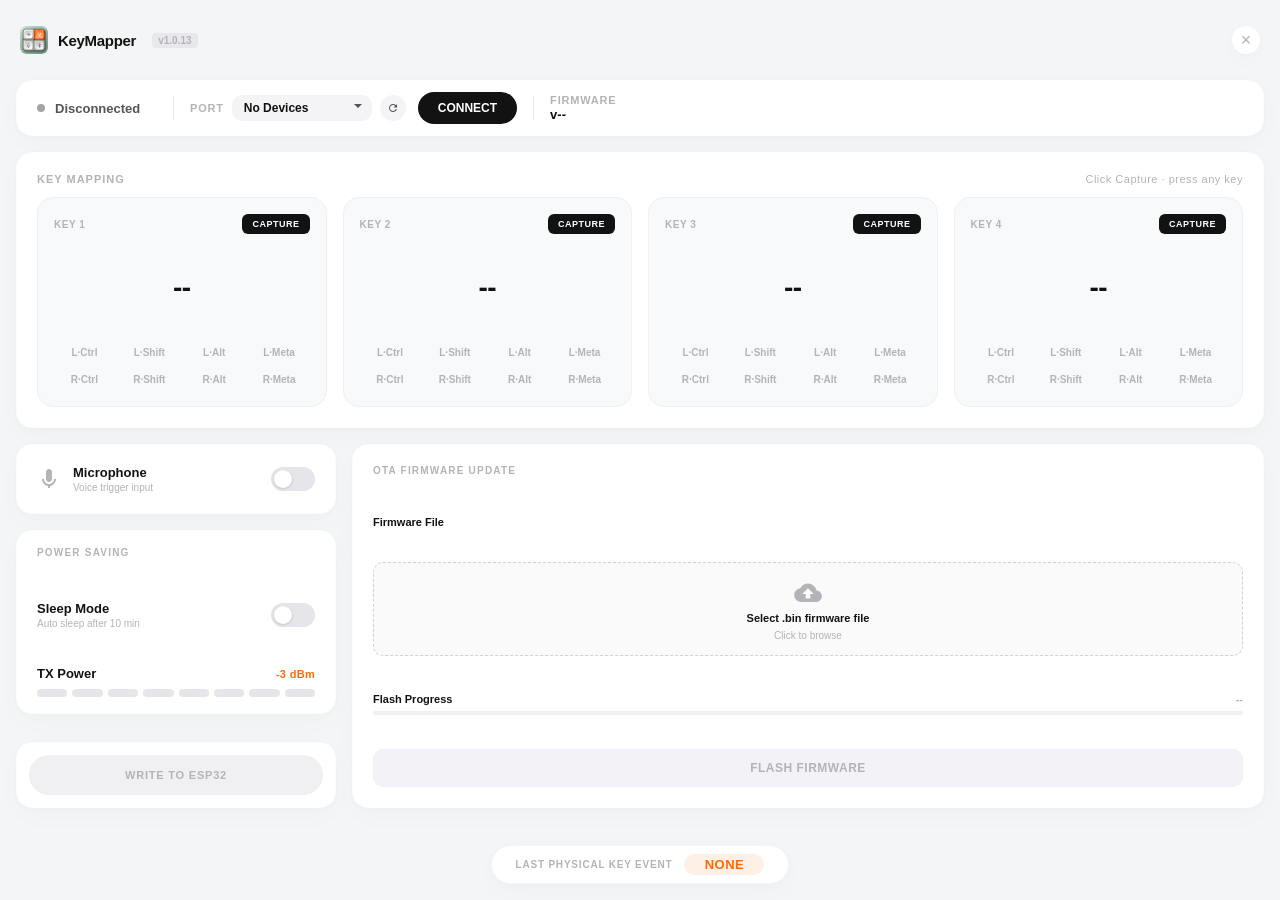
==== MAC_app_python/web/index.html @ ba2bfc2d "fix(mac): resolve modifier pill click mismatch bug by formatting mask to hex string and move WRITE T" ====
<!DOCTYPE html>
<html lang="zh-CN">
<head>
    <meta charset="UTF-8">
    <meta name="viewport" content="width=device-width, initial-scale=1.0">
    <title>VoxTriple Config Client</title>
    <link rel="stylesheet" href="style.css">
</head>
<body>
    <div class="app-container">
        <!-- 1. 全等宽自定义窗口标题栏（支持拖拽 & 最右侧关闭按钮） -->
        <div class="custom-titlebar">
            <div class="logo-card">
                <img src="logo.png" alt="Logo" class="logo-img">
                <span class="logo-title">KeyMapper</span>
                <span class="logo-version" id="app-version">v1.0.13</span>
            </div>
            
            <!-- 右侧关闭按钮 -->
            <button class="btn-close-app" id="btn-close-app" onclick="closeAppWindow()" title="Close Application">×</button>
        </div>

        <!-- 2. 全等宽设备连接控制横栏 -->
        <div class="device-connection-bar">
            <div class="status-indicator">
                <span class="status-dot disconnected" id="status-dot"></span>
                <span class="status-text" id="status-text">Disconnected</span>
            </div>
            
            <div class="divider"></div>
            
            <div class="port-section">
                <span class="control-label">PORT</span>
                <div class="select-wrapper">
                    <select id="port-select">
                        <option value="">No Devices</option>
                    </select>
                </div>
                <!-- 旋转刷新按钮 -->
                <button class="btn-refresh" id="btn-refresh" onclick="pollPorts()" title="Refresh Port List">
                    <svg viewBox="0 0 24 24" width="12" height="12">
                        <path fill="currentColor" d="M17.65 6.35C16.2 4.9 14.21 4 12 4c-4.42 0-7.99 3.58-7.99 8s3.57 8 7.99 8c3.73 0 6.84-2.55 7.73-6h-2.08c-.82 2.33-3.07 4-5.65 4-3.31 0-6-2.69-6-6s2.69-6 6-6c1.66 0 3.14.69 4.22 1.78L13 11h7V4l-2.35 2.35z"/>
                    </svg>
                </button>
            </div>
            
            <button class="btn btn-connect" id="btn-connect">CONNECT</button>
            
            <div class="divider"></div>
            
            <div class="firmware-section">
                <span class="control-label">FIRMWARE</span>
                <div class="firmware-status-wrapper">
                    <span class="firmware-version" id="firmware-ver">v--</span>
                    <span class="firmware-status-label" id="firmware-status-label"></span>
                </div>
            </div>
            
            <!-- 仅在有固件更新时动态显示的智能升级按钮 -->
            <button class="btn btn-update-trigger" id="btn-update-trigger" style="display: none;" title="Start Smart Firmware Upgrade">UPDATE</button>
        </div>

        <!-- 3. 键盘按键映射配置区域 -->
        <main class="main-layout">
            <section class="section key-mapping-section">
                <div class="section-header">
                    <h2 class="section-title">KEY MAPPING</h2>
                    <span class="section-tips" id="mapping-tips">Click Capture · press any key</span>
                </div>
                
                <div class="key-grid">
                    <!-- Key 1 -->
                    <div class="key-card" data-idx="0" id="key-card-0">
                        <div class="key-card-header">
                            <span class="key-card-title">KEY 1</span>
                            <button class="btn-capture" id="btn-capture-0" onclick="startKeyCapture(0)">CAPTURE</button>
                        </div>
                        <div class="key-display" id="key-display-0">--</div>
                        <div class="modifiers-container" id="mods-0">
                            <div class="mods-row">
                                <span class="mod-pill" data-mask="0x01" onclick="toggleMod(0, 0x01)">L·Ctrl</span>
                                <span class="mod-pill" data-mask="0x02" onclick="toggleMod(0, 0x02)">L·Shift</span>
                                <span class="mod-pill" data-mask="0x04" onclick="toggleMod(0, 0x04)">L·Alt</span>
                                <span class="mod-pill" data-mask="0x08" onclick="toggleMod(0, 0x08)">L·Meta</span>
                            </div>
                            <div class="mods-row">
                                <span class="mod-pill" data-mask="0x10" onclick="toggleMod(0, 0x10)">R·Ctrl</span>
                                <span class="mod-pill" data-mask="0x20" onclick="toggleMod(0, 0x20)">R·Shift</span>
                                <span class="mod-pill" data-mask="0x40" onclick="toggleMod(0, 0x40)">R·Alt</span>
                                <span class="mod-pill" data-mask="0x80" onclick="toggleMod(0, 0x80)">R·Meta</span>
                            </div>
                        </div>
                    </div>

                    <!-- Key 2 -->
                    <div class="key-card" data-idx="1" id="key-card-1">
                        <div class="key-card-header">
                            <span class="key-card-title">KEY 2</span>
                            <button class="btn-capture" id="btn-capture-1" onclick="startKeyCapture(1)">CAPTURE</button>
                        </div>
                        <div class="key-display" id="key-display-1">--</div>
                        <div class="modifiers-container" id="mods-1">
                            <div class="mods-row">
                                <span class="mod-pill" data-mask="0x01" onclick="toggleMod(1, 0x01)">L·Ctrl</span>
                                <span class="mod-pill" data-mask="0x02" onclick="toggleMod(1, 0x02)">L·Shift</span>
                                <span class="mod-pill" data-mask="0x04" onclick="toggleMod(1, 0x04)">L·Alt</span>
                                <span class="mod-pill" data-mask="0x08" onclick="toggleMod(1, 0x08)">L·Meta</span>
                            </div>
                            <div class="mods-row">
                                <span class="mod-pill" data-mask="0x10" onclick="toggleMod(1, 0x10)">R·Ctrl</span>
                                <span class="mod-pill" data-mask="0x20" onclick="toggleMod(1, 0x20)">R·Shift</span>
                                <span class="mod-pill" data-mask="0x40" onclick="toggleMod(1, 0x40)">R·Alt</span>
                                <span class="mod-pill" data-mask="0x80" onclick="toggleMod(1, 0x80)">R·Meta</span>
                            </div>
                        </div>
                    </div>

                    <!-- Key 3 -->
                    <div class="key-card" data-idx="2" id="key-card-2">
                        <div class="key-card-header">
                            <span class="key-card-title">KEY 3</span>
                            <button class="btn-capture" id="btn-capture-2" onclick="startKeyCapture(2)">CAPTURE</button>
                        </div>
                        <div class="key-display" id="key-display-2">--</div>
                        <div class="modifiers-container" id="mods-2">
                            <div class="mods-row">
                                <span class="mod-pill" data-mask="0x01" onclick="toggleMod(2, 0x01)">L·Ctrl</span>
                                <span class="mod-pill" data-mask="0x02" onclick="toggleMod(2, 0x02)">L·Shift</span>
                                <span class="mod-pill" data-mask="0x04" onclick="toggleMod(2, 0x04)">L·Alt</span>
                                <span class="mod-pill" data-mask="0x08" onclick="toggleMod(2, 0x08)">L·Meta</span>
                            </div>
                            <div class="mods-row">
                                <span class="mod-pill" data-mask="0x10" onclick="toggleMod(2, 0x10)">R·Ctrl</span>
                                <span class="mod-pill" data-mask="0x20" onclick="toggleMod(2, 0x20)">R·Shift</span>
                                <span class="mod-pill" data-mask="0x40" onclick="toggleMod(2, 0x40)">R·Alt</span>
                                <span class="mod-pill" data-mask="0x80" onclick="toggleMod(2, 0x80)">R·Meta</span>
                            </div>
                        </div>
                    </div>

                    <!-- Key 4 -->
                    <div class="key-card" data-idx="3" id="key-card-3">
                        <div class="key-card-header">
                            <span class="key-card-title">KEY 4</span>
                            <button class="btn-capture" id="btn-capture-3" onclick="startKeyCapture(3)">CAPTURE</button>
                        </div>
                        <div class="key-display" id="key-display-3">--</div>
                        <div class="modifiers-container" id="mods-3">
                            <div class="mods-row">
                                <span class="mod-pill" data-mask="0x01" onclick="toggleMod(3, 0x01)">L·Ctrl</span>
                                <span class="mod-pill" data-mask="0x02" onclick="toggleMod(3, 0x02)">L·Shift</span>
                                <span class="mod-pill" data-mask="0x04" onclick="toggleMod(3, 0x04)">L·Alt</span>
                                <span class="mod-pill" data-mask="0x08" onclick="toggleMod(3, 0x08)">L·Meta</span>
                            </div>
                            <div class="mods-row">
                                <span class="mod-pill" data-mask="0x10" onclick="toggleMod(3, 0x10)">R·Ctrl</span>
                                <span class="mod-pill" data-mask="0x20" onclick="toggleMod(3, 0x20)">R·Shift</span>
                                <span class="mod-pill" data-mask="0x40" onclick="toggleMod(3, 0x40)">R·Alt</span>
                                <span class="mod-pill" data-mask="0x80" onclick="toggleMod(3, 0x80)">R·Meta</span>
                            </div>
                        </div>
                    </div>
                </div>
            </section>

            <!-- 4. 下半部分功能布局 -->
            <div class="bottom-layout">
                <!-- 左下：硬件级设置控制面板 -->
                <div class="left-settings">
                    <!-- 麦克风控制卡片 -->
                    <div class="setting-card mic-card">
                        <div class="setting-icon-desc">
                            <svg class="setting-svg" viewBox="0 0 24 24" width="24" height="24">
                                <path fill="currentColor" d="M12 2c1.66 0 3 1.34 3 3v7c0 1.66-1.34 3-3 3s-3-1.34-3-3V5c0-1.66 1.34-3 3-3zm7 10c0 3.53-2.61 6.43-6 6.92V21h-2v-2.08c-3.39-.49-6-3.39-6-6.92h2c0 2.76 2.24 5 5 5s5-2.24 5-5h2z"/>
                            </svg>
                            <div class="setting-texts">
                                <span class="setting-name">Microphone</span>
                                <span class="setting-sub">Voice trigger input</span>
                            </div>
                        </div>
                        <label class="switch-toggle">
                            <input type="checkbox" id="mic-toggle" onchange="onMicToggle()">
                            <span class="switch-slider"></span>
                        </label>
                    </div>

                    <!-- 硬件省电与功率设置卡片 -->
                    <div class="setting-card power-card-main">
                        <div class="power-section-header">POWER SAVING</div>
                        
                        <div class="power-row">
                            <div class="setting-texts">
                                <span class="setting-name">Sleep Mode</span>
                                <span class="setting-sub">Auto sleep after 10 min</span>
                            </div>
                            <label class="switch-toggle">
                                <input type="checkbox" id="sleep-toggle" onchange="onSleepToggle()">
                                <span class="switch-slider"></span>
                            </label>
                        </div>
                        
                        <div class="power-row-tx">
                            <div class="tx-text-header">
                                <span class="setting-name">TX Power</span>
                                <span class="tx-val-badge" id="tx-power-val">-3 dBm</span>
                            </div>
                            <!-- 8格分段式功率选择器 -->
                            <div class="power-bar-segments" id="tx-power-bar">
                                <div class="power-segment" data-level="0" onclick="setTxPower(0)"></div>
                                <div class="power-segment" data-level="1" onclick="setTxPower(1)"></div>
                                <div class="power-segment" data-level="2" onclick="setTxPower(2)"></div>
                                <div class="power-segment" data-level="3" onclick="setTxPower(3)"></div>
                                <div class="power-segment" data-level="4" onclick="setTxPower(4)"></div>
                                <div class="power-segment" data-level="5" onclick="setTxPower(5)"></div>
                                <div class="power-segment" data-level="6" onclick="setTxPower(6)"></div>
                                <div class="power-segment" data-level="7" onclick="setTxPower(7)"></div>
                            </div>
                        </div>
                    </div>
                    
                    <!-- 一键保存配置到开发板的写入按钮板块 -->
                    <div class="setting-card write-card" style="padding: 12px; display: flex; justify-content: center; margin-top: 12px;">
                        <button class="btn btn-write-config-large" id="btn-write-config" onclick="saveAllConfigsToDevice()" disabled>WRITE TO ESP32</button>
                    </div>
                </div>

                <!-- 右下：OTA固件在线升级模块 -->
                <div class="right-ota">
                    <div class="ota-card">
                        <div class="power-section-header">OTA FIRMWARE UPDATE</div>
                        
                        <div class="ota-sub-header">Firmware File</div>
                        
                        <!-- 拖拽/点击上传虚线区域 -->
                        <div class="upload-dropzone" id="dropzone" onclick="onBrowseFirmware()">
                            <svg class="upload-svg" viewBox="0 0 24 24" width="36" height="36">
                                <path fill="currentColor" d="M19.35 10.04C18.67 6.59 15.64 4 12 4 9.11 4 6.6 5.64 5.35 8.04 2.34 8.36 0 10.91 0 14c0 3.31 2.69 6 6 6h13c2.76 0 5-2.24 5-5 0-2.64-2.05-4.78-4.65-4.96zM14 13v4h-4v-4H7l5-5 5 5h-3z"/>
                            </svg>
                            <span class="upload-title">Select .bin firmware file</span>
                            <span class="upload-sub" id="selected-file-name">Click to browse</span>
                        </div>

                        <div class="ota-progress-section">
                            <div class="progress-texts">
                                <span class="progress-label">Flash Progress</span>
                                <span class="progress-percent" id="progress-pct">--</span>
                            </div>
                            <div class="progress-bar-bg">
                                <div class="progress-bar-fill" id="progress-fill" style="width: 0%"></div>
                            </div>
                        </div>

                        <button class="btn btn-flash" id="btn-flash" disabled onclick="onFlashFirmware()">FLASH FIRMWARE</button>
                    </div>
                </div>
            </div>
        </main>
        
        <!-- 4. 底部居中状态监视栏（从顶部下移，空间更宽裕且醒目） -->
        <div class="bottom-monitor-bar">
            <div class="live-monitor" id="live-monitor-container">
                <span class="monitor-label">LAST PHYSICAL KEY EVENT</span>
                <span class="monitor-value" id="monitor-val">NONE</span>
            </div>
        </div>
    </div>
    
    <script src="app.js"></script>
</body>
</html>
---- MAC_app_python/web/style.css ----
/* ==========================================================================
   Figma 1:1 Pixel-Perfect Light Theme Styles (Frameless Window Update)
   ========================================================================== */

:root {
    --bg-app: #f4f5f6;
    --bg-card: #ffffff;
    --border-color: #eaeaea;
    --text-primary: #121212;
    --text-muted: #969696;
    --text-inactive: #b4b4b8;
    --accent-orange: #ff6b00;
    --accent-orange-bg: #fff0e6;
    --accent-black: #121212;
    --btn-gray: #f0f0f2;
    --btn-gray-hover: #e5e5e7;
    --shadow-soft: 0 8px 30px rgba(0, 0, 0, 0.02), 0 2px 8px rgba(0, 0, 0, 0.02);
    --shadow-hover: 0 12px 40px rgba(0, 0, 0, 0.04), 0 4px 12px rgba(0, 0, 0, 0.03);
    --border-radius-lg: 16px;
    --border-radius-md: 10px;
    --border-radius-sm: 6px;
}

* {
    box-sizing: border-box;
    margin: 0;
    padding: 0;
    font-family: -apple-system, BlinkMacSystemFont, "Segoe UI", Roboto, Helvetica, Arial, sans-serif;
    user-select: none;
    -webkit-user-drag: none;
}

body {
    background-color: var(--bg-app);
    color: var(--text-primary);
    width: 100vw;
    height: 100vh;
    overflow: hidden;
    display: flex;
    justify-content: center;
    align-items: center;
}

.app-container {
    width: 100%;
    height: 100%;
    padding: 16px;
    display: flex;
    flex-direction: column;
    gap: 16px;
}

/* ── 1. 自定义无边框窗口标题栏 (可拖拽) ─────────────────────────────────── */
.custom-titlebar {
    display: flex;
    justify-content: space-between;
    align-items: center;
    height: 48px;
    width: 100%;
    background: transparent;
    -webkit-app-region: drag; /* 允许整个标题栏拖动窗口 */
    padding: 0 4px;
}

.logo-card {
    display: flex;
    align-items: center;
    gap: 10px;
    -webkit-app-region: no-drag;
}

.logo-img {
    width: 28px;
    height: 28px;
    border-radius: 6px;
    object-fit: contain;
}

.logo-title {
    font-size: 15px;
    font-weight: 750;
    color: #121212;
    letter-spacing: -0.3px;
}

.logo-version {
    font-size: 10px;
    color: var(--text-inactive);
    font-weight: 600;
    background-color: #e8e8ec;
    padding: 2px 6px;
    border-radius: 4px;
    margin-left: 6px;
}

/* 底部居中：最近按键监测反馈 */
.bottom-monitor-bar {
    width: 100%;
    display: flex;
    justify-content: center;
    align-items: center;
    margin-top: 4px;
}

.live-monitor {
    background-color: var(--bg-card);
    border-radius: 20px;
    padding: 8px 24px;
    display: flex;
    align-items: center;
    gap: 12px;
    box-shadow: var(--shadow-soft);
    border: 1px solid rgba(0, 0, 0, 0.04);
}

.monitor-label {
    font-size: 10px;
    font-weight: 800;
    color: var(--text-inactive);
    letter-spacing: 0.8px;
}

.monitor-value {
    font-size: 13px;
    font-weight: 800;
    color: var(--accent-orange);
    letter-spacing: 0.5px;
    background: var(--accent-orange-bg);
    padding: 3px 12px;
    border-radius: 12px;
    min-width: 80px;
    text-align: center;
    transition: transform 0.1s ease;
}

/* 标题栏最右：关闭 App 按钮 */
.btn-close-app {
    width: 28px;
    height: 28px;
    border: none;
    border-radius: 50%;
    background: var(--bg-card);
    color: var(--text-inactive);
    font-size: 18px;
    font-weight: 400;
    cursor: pointer;
    display: flex;
    align-items: center;
    justify-content: center;
    transition: all 0.2s ease;
    box-shadow: var(--shadow-soft);
    -webkit-app-region: no-drag; /* 按钮禁用拖拽 */
}

.btn-close-app:hover {
    color: #ff3b30;
    background-color: #ff3b3020;
    transform: scale(1.05);
}

/* ── 2. 设备连接控制横栏 (第二行) ──────────────────────────────────────── */
.device-connection-bar {
    background: var(--bg-card);
    border-radius: var(--border-radius-lg);
    padding: 0 20px;
    display: flex;
    align-items: center;
    height: 56px;
    width: 100%;
    box-shadow: var(--shadow-soft);
    border: 1px solid rgba(0, 0, 0, 0.01);
}

.status-indicator {
    display: flex;
    align-items: center;
    gap: 10px;
    min-width: 120px;
}

.status-dot {
    width: 8px;
    height: 8px;
    border-radius: 50%;
}

.status-dot.connected {
    background-color: #2ed573;
    box-shadow: 0 0 10px rgba(46, 213, 115, 0.4);
}

.status-dot.disconnected {
    background-color: #a4a4a8;
}

.status-text {
    font-size: 13px;
    font-weight: 600;
    color: #555;
}

.divider {
    width: 1px;
    height: 24px;
    background-color: var(--border-color);
    margin: 0 16px;
}

.port-section {
    display: flex;
    align-items: center;
    gap: 8px;
}

.control-label {
    font-size: 11px;
    font-weight: 800;
    color: var(--text-inactive);
    letter-spacing: 0.8px;
}

.select-wrapper {
    position: relative;
}

select {
    appearance: none;
    background: #f4f4f6;
    border: none;
    border-radius: var(--border-radius-md);
    padding: 6px 30px 6px 12px;
    font-size: 12px;
    font-weight: 600;
    color: var(--text-primary);
    cursor: pointer;
    min-width: 140px;
    outline: none;
    transition: background 0.15s;
}

select:hover {
    background: #eaeaec;
}

.select-wrapper::after {
    content: "";
    position: absolute;
    right: 10px;
    top: 50%;
    transform: translateY(-50%);
    border: 4px solid transparent;
    border-top-color: #555;
    pointer-events: none;
}

/* 新增：串口刷新按钮 */
.btn-refresh {
    background: #f4f4f6;
    border: none;
    border-radius: 50%;
    width: 26px;
    height: 26px;
    color: #555;
    cursor: pointer;
    display: flex;
    align-items: center;
    justify-content: center;
    transition: all 0.25s ease;
}

.btn-refresh:hover {
    background: #eaeaec;
    transform: rotate(180deg);
}

.btn {
    border: none;
    border-radius: var(--border-radius-md);
    font-size: 12px;
    font-weight: 700;
    cursor: pointer;
    outline: none;
    transition: all 0.15s ease;
    height: 32px;
    padding: 0 16px;
    display: flex;
    align-items: center;
    justify-content: center;
}

.btn-connect {
    background-color: var(--accent-black);
    color: #fff;
    margin-left: 12px;
    border-radius: 16px;
    padding: 0 20px;
}

.btn-connect:hover {
    opacity: 0.9;
    transform: scale(0.98);
}

.btn-connect.connected-state {
    background-color: #ff3b30;
}

.btn-write-config-large {
    background-color: #2ed573;
    color: #ffffff;
    box-shadow: 0 4px 14px rgba(46, 213, 115, 0.25);
    border-radius: 20px;
    padding: 0 24px;
    font-weight: 800;
    font-size: 11px;
    letter-spacing: 0.8px;
    height: 40px;
    width: 100%;
    display: flex;
    align-items: center;
    justify-content: center;
}

.btn-write-config-large:not([disabled]):hover {
    opacity: 0.9;
    transform: scale(0.98);
}

.btn-write-config-large[disabled] {
    background-color: var(--btn-gray);
    color: var(--text-inactive);
    box-shadow: none;
    cursor: not-allowed;
}

.firmware-section {
    display: flex;
    flex-direction: column;
    align-items: flex-start;
    gap: 1px;
}

.firmware-version {
    font-size: 13px;
    font-weight: 700;
    color: var(--text-primary);
}

.firmware-status-wrapper {
    display: flex;
    align-items: center;
    gap: 6px;
}

.firmware-status-label {
    font-size: 11px;
    font-weight: 600;
    color: var(--text-muted);
}

.btn-update-trigger {
    background-color: var(--accent-orange);
    color: #ffffff;
    box-shadow: 0 4px 12px rgba(255, 107, 0, 0.2);
    border-radius: 16px;
    padding: 0 16px;
    font-weight: 800;
    font-size: 10px;
    letter-spacing: 0.5px;
    height: 32px;
    margin-left: 12px;
    display: none; /* 默认隐藏，有更新时动态显示 */
    align-items: center;
    justify-content: center;
}

.btn-update-trigger:hover {
    opacity: 0.9;
    transform: scale(0.98);
}

/* ── 3. 主排版 ─────────────────────────────────────────────────────────── */
.main-layout {
    display: flex;
    flex-direction: column;
    gap: 16px;
    flex-grow: 1;
}

.section {
    background: var(--bg-card);
    border-radius: var(--border-radius-lg);
    padding: 20px;
    box-shadow: var(--shadow-soft);
    border: 1px solid rgba(0, 0, 0, 0.01);
}

.section-header {
    display: flex;
    justify-content: space-between;
    align-items: center;
    margin-bottom: 12px;
}

.section-title {
    font-size: 11px;
    font-weight: 800;
    color: var(--text-inactive);
    letter-spacing: 1px;
}

.section-tips {
    font-size: 11px;
    color: var(--text-inactive);
    font-weight: 500;
    letter-spacing: 0.5px;
}

/* ── 按键网格 & 卡片 ────────────────────────────────────────────────────── */
.key-grid {
    display: grid;
    grid-template-columns: repeat(4, 1fr);
    gap: 16px;
}

.key-card {
    background: #f8f9fa;
    border-radius: var(--border-radius-lg);
    padding: 16px;
    border: 1px solid #f0f0f2;
    transition: all 0.2s ease;
    display: flex;
    flex-direction: column;
    height: 210px;
}

.key-card:hover {
    box-shadow: 0 4px 16px rgba(0,0,0,0.02);
    border-color: #e5e5ea;
}

.key-card.capturing-state {
    border-color: var(--accent-orange);
    box-shadow: 0 0 12px rgba(255, 107, 0, 0.1);
    background: #fffcfb;
}

/* 物理按键敲击时弹跳闪烁动画 */
@keyframes pulse-physical {
    0% { transform: scale(1); }
    50% { transform: scale(1.04); border-color: var(--accent-orange); box-shadow: 0 0 16px rgba(255, 107, 0, 0.15); background: #fffcfb; }
    100% { transform: scale(1); }
}

.key-card.physical-pressed {
    animation: pulse-physical 0.25s ease-out;
}

.key-card-header {
    display: flex;
    justify-content: space-between;
    align-items: center;
}

.key-card-title {
    font-size: 10px;
    font-weight: 700;
    color: var(--text-inactive);
    letter-spacing: 0.5px;
}

.btn-capture {
    background-color: var(--accent-black);
    color: #fff;
    border: none;
    border-radius: var(--border-radius-sm);
    font-size: 9px;
    font-weight: 800;
    padding: 5px 10px;
    cursor: pointer;
    transition: background 0.15s;
    letter-spacing: 0.5px;
}

.btn-capture:hover {
    opacity: 0.85;
}

.key-card.capturing-state .btn-capture {
    background-color: var(--accent-orange);
}

.key-display {
    flex-grow: 1;
    display: flex;
    justify-content: center;
    align-items: center;
    font-size: 28px;
    font-weight: 700;
    color: var(--text-primary);
    letter-spacing: -0.5px;
}

.key-card.active-display .key-display {
    color: var(--accent-orange);
}

.modifiers-container {
    display: flex;
    flex-direction: column;
    gap: 6px;
}

.mods-row {
    display: flex;
    justify-content: space-between;
    gap: 4px;
}

.mod-pill {
    flex: 1;
    text-align: center;
    background: transparent;
    color: var(--text-inactive);
    font-size: 10px;
    font-weight: 600;
    padding: 4px 0;
    border-radius: 4px;
    cursor: pointer;
    transition: all 0.15s ease;
    border: 1px solid transparent;
}

.mod-pill:hover {
    color: #666;
    background-color: #eaeaea;
}

.mod-pill.active {
    color: var(--accent-orange);
    font-weight: 700;
    background-color: var(--accent-orange-bg);
}

/* ── 下半区排版 ─────────────────────────────────────────────────────────── */
.bottom-layout {
    display: grid;
    grid-template-columns: 320px 1fr;
    gap: 16px;
    height: 270px;
}

/* 左半：硬件级设置控制面板 */
.left-settings {
    display: flex;
    flex-direction: column;
    gap: 16px;
}

.setting-card {
    background: var(--bg-card);
    border-radius: var(--border-radius-lg);
    padding: 16px 20px;
    box-shadow: var(--shadow-soft);
    border: 1px solid rgba(0, 0, 0, 0.01);
}

.mic-card {
    display: flex;
    justify-content: space-between;
    align-items: center;
    height: 70px;
}

.setting-icon-desc {
    display: flex;
    align-items: center;
    gap: 12px;
}

.setting-svg {
    color: var(--text-inactive);
}

.setting-texts {
    display: flex;
    flex-direction: column;
    gap: 2px;
}

.setting-name {
    font-size: 13px;
    font-weight: 700;
    color: var(--text-primary);
}

.setting-sub {
    font-size: 10px;
    color: var(--text-inactive);
    font-weight: 500;
}

.power-card-main {
    flex-grow: 1;
    display: flex;
    flex-direction: column;
    justify-content: space-between;
    height: 184px;
}

.power-section-header {
    font-size: 10px;
    font-weight: 800;
    color: var(--text-inactive);
    letter-spacing: 1.2px;
    margin-bottom: 6px;
}

.power-row {
    display: flex;
    justify-content: space-between;
    align-items: center;
}

.power-row-tx {
    display: flex;
    flex-direction: column;
    gap: 8px;
}

.tx-text-header {
    display: flex;
    justify-content: space-between;
    align-items: center;
}

.tx-val-badge {
    font-size: 11px;
    font-weight: 800;
    color: var(--accent-orange);
    letter-spacing: 0.3px;
}

/* 8格分段条 */
.power-bar-segments {
    display: grid;
    grid-template-columns: repeat(8, 1fr);
    gap: 5px;
    height: 8px;
}

.power-segment {
    background-color: #e5e5ea;
    border-radius: 4px;
    cursor: pointer;
    transition: all 0.15s ease;
}

.power-segment.active {
    background-color: var(--accent-orange);
}

.power-segment:hover {
    transform: scaleY(1.2);
}

/* ── 橙色 Switch 控件 ────────────────────────────────────────────────────── */
.switch-toggle {
    position: relative;
    display: inline-block;
    width: 44px;
    height: 24px;
}

.switch-toggle input {
    opacity: 0;
    width: 0;
    height: 0;
}

.switch-slider {
    position: absolute;
    cursor: pointer;
    top: 0;
    left: 0;
    right: 0;
    bottom: 0;
    background-color: #e5e5ea;
    transition: .25s ease;
    border-radius: 24px;
}

.switch-slider:before {
    position: absolute;
    content: "";
    height: 18px;
    width: 18px;
    left: 3px;
    bottom: 3px;
    background-color: white;
    transition: .25s ease;
    border-radius: 50%;
    box-shadow: 0 1px 3px rgba(0,0,0,0.15);
}

input:checked + .switch-slider {
    background-color: var(--accent-orange);
}

input:checked + .switch-slider:before {
    transform: translateX(20px);
}

/* ── 右半区: OTA升级 ────────────────────────────────────────────────────────── */
.right-ota {
    flex-grow: 1;
}

.ota-card {
    height: 100%;
    background: var(--bg-card);
    border-radius: var(--border-radius-lg);
    padding: 20px;
    box-shadow: var(--shadow-soft);
    border: 1px solid rgba(0, 0, 0, 0.01);
    display: flex;
    flex-direction: column;
    justify-content: space-between;
}

.ota-sub-header {
    font-size: 11px;
    font-weight: 700;
    color: var(--text-primary);
}

.upload-dropzone {
    border: 1.5px dashed #d1d1d6;
    background: #fafafb;
    border-radius: var(--border-radius-md);
    padding: 16px;
    display: flex;
    flex-direction: column;
    align-items: center;
    justify-content: center;
    gap: 6px;
    cursor: pointer;
    transition: all 0.2s ease;
    height: 94px;
}

.upload-dropzone:hover {
    border-color: var(--accent-orange);
    background: #fffcfb;
}

.upload-svg {
    color: var(--text-inactive);
    transition: color 0.2s;
}

.upload-dropzone:hover .upload-svg {
    color: var(--accent-orange);
}

.upload-title {
    font-size: 11px;
    font-weight: 700;
    color: var(--text-primary);
}

.upload-sub {
    font-size: 10px;
    color: var(--text-inactive);
    font-weight: 500;
    text-align: center;
    max-width: 260px;
    overflow: hidden;
    text-overflow: ellipsis;
    white-space: nowrap;
}

.ota-progress-section {
    margin-top: 4px;
}

.progress-texts {
    display: flex;
    justify-content: space-between;
    align-items: center;
    margin-bottom: 6px;
}

.progress-label {
    font-size: 11px;
    font-weight: 700;
    color: var(--text-primary);
}

.progress-percent {
    font-size: 11px;
    font-weight: 700;
    color: var(--text-inactive);
}

.progress-bar-bg {
    height: 4px;
    background-color: #f0f0f2;
    border-radius: 2px;
    overflow: hidden;
}

.progress-bar-fill {
    height: 100%;
    background-color: var(--accent-orange);
    width: 0%;
    transition: width 0.25s ease-out;
}

.btn-flash {
    width: 100%;
    background-color: #f2f2f7;
    color: var(--text-inactive);
    border-radius: var(--border-radius-md);
    font-weight: 700;
    height: 38px;
    letter-spacing: 0.5px;
    border: none;
    outline: none;
    cursor: pointer;
    transition: all 0.15s ease;
}

.btn-flash:not([disabled]) {
    background-color: var(--accent-orange);
    color: #fff;
    box-shadow: 0 4px 12px rgba(255, 107, 0, 0.15);
}

.btn-flash:not([disabled]):hover {
    opacity: 0.9;
    transform: scale(0.99);
}
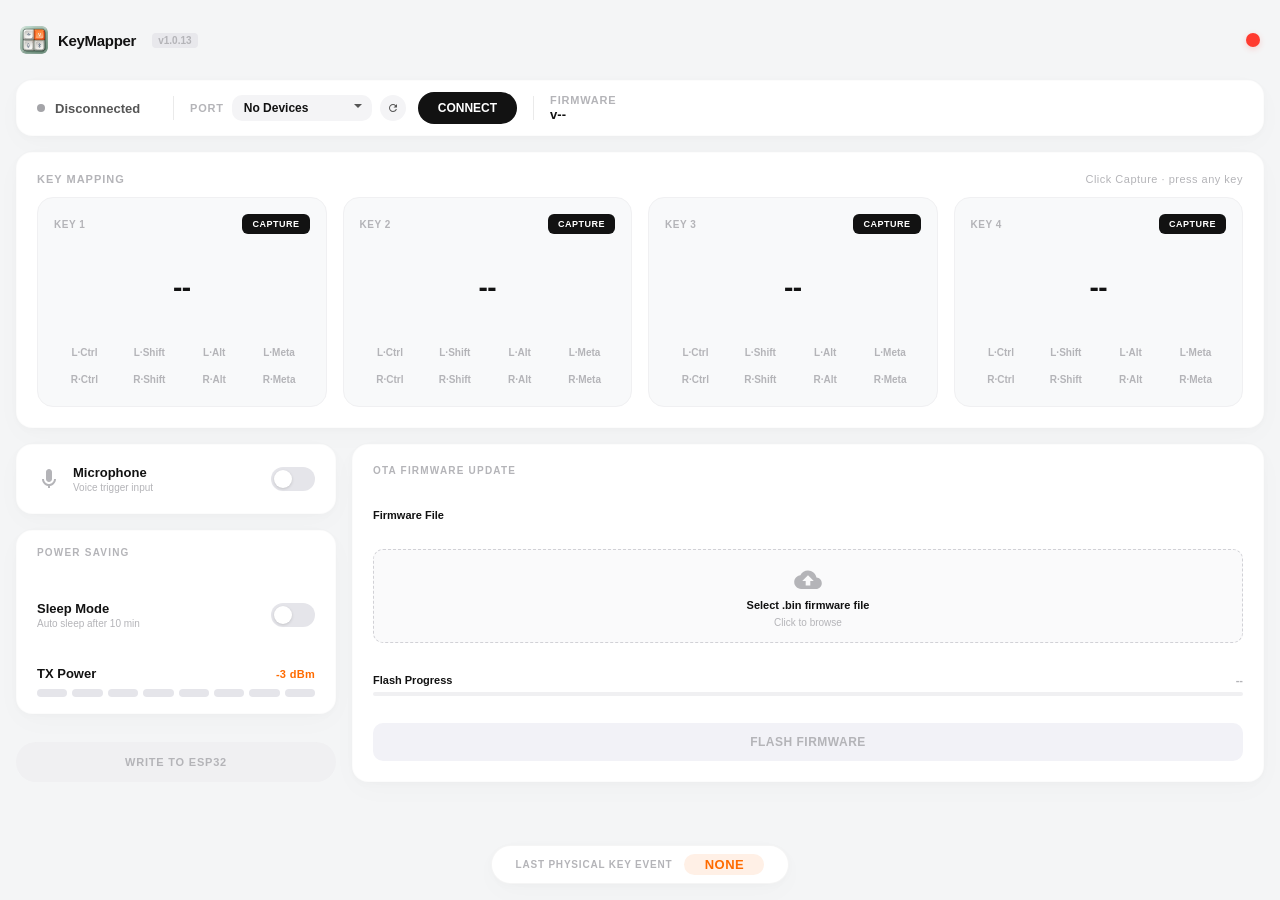
==== commit 9611ba7f: "style(mac): change WRITE TO ESP32 button style to orange with transparent wrapper, increase window h" ====
--- a/MAC_app_python/web/index.html
+++ b/MAC_app_python/web/index.html
@@ -219,7 +219,7 @@
                     </div>
                     
                     <!-- 一键保存配置到开发板的写入按钮板块 -->
-                    <div class="setting-card write-card" style="padding: 12px; display: flex; justify-content: center; margin-top: 12px;">
+                    <div class="write-btn-wrapper">
                         <button class="btn btn-write-config-large" id="btn-write-config" onclick="saveAllConfigsToDevice()" disabled>WRITE TO ESP32</button>
                     </div>
                 </div>
--- a/MAC_app_python/web/style.css
+++ b/MAC_app_python/web/style.css
@@ -135,27 +135,28 @@
 
 /* 标题栏最右：关闭 App 按钮 */
 .btn-close-app {
-    width: 28px;
-    height: 28px;
+    width: 14px;
+    height: 14px;
     border: none;
     border-radius: 50%;
-    background: var(--bg-card);
-    color: var(--text-inactive);
-    font-size: 18px;
-    font-weight: 400;
+    background: #ff3b30;
+    color: transparent; /* 默认隐藏 X */
+    font-size: 10px;
+    font-weight: 900;
     cursor: pointer;
     display: flex;
     align-items: center;
     justify-content: center;
-    transition: all 0.2s ease;
-    box-shadow: var(--shadow-soft);
+    transition: all 0.15s ease;
+    box-shadow: 0 2px 6px rgba(255, 59, 48, 0.2);
     -webkit-app-region: no-drag; /* 按钮禁用拖拽 */
+    padding: 0;
+    line-height: 1;
 }
 
 .btn-close-app:hover {
-    color: #ff3b30;
-    background-color: #ff3b3020;
-    transform: scale(1.05);
+    color: #ffffff; /* 悬停时在红色背景上显示白色 X */
+    transform: scale(1.1);
 }
 
 /* ── 2. 设备连接控制横栏 (第二行) ──────────────────────────────────────── */
@@ -306,9 +307,9 @@
 }
 
 .btn-write-config-large {
-    background-color: #2ed573;
+    background-color: var(--accent-orange);
     color: #ffffff;
-    box-shadow: 0 4px 14px rgba(46, 213, 115, 0.25);
+    box-shadow: 0 4px 14px rgba(255, 107, 0, 0.25);
     border-radius: 20px;
     padding: 0 24px;
     font-weight: 800;
@@ -331,6 +332,15 @@
     color: var(--text-inactive);
     box-shadow: none;
     cursor: not-allowed;
+}
+
+.write-btn-wrapper {
+    padding: 0;
+    margin-top: 12px;
+    width: 100%;
+    background: transparent;
+    border: none;
+    box-shadow: none;
 }
 
 .firmware-section {
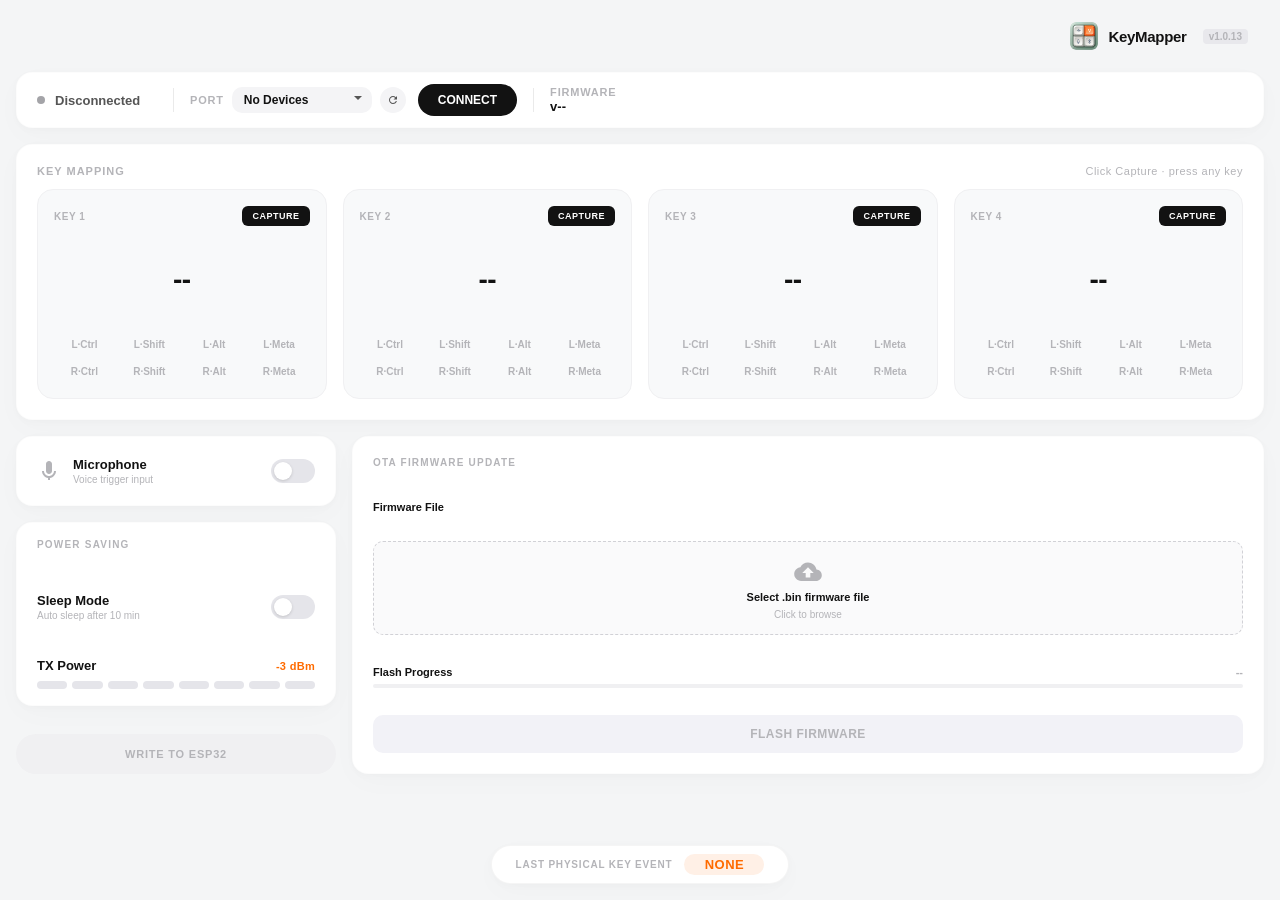
==== commit 8856d164: "style(mac): restore system native titlebar with height adjustment, and align custom logo-card to the" ====
--- a/MAC_app_python/web/index.html
+++ b/MAC_app_python/web/index.html
@@ -15,9 +15,6 @@
                 <span class="logo-title">KeyMapper</span>
                 <span class="logo-version" id="app-version">v1.0.13</span>
             </div>
-            
-            <!-- 右侧关闭按钮 -->
-            <button class="btn-close-app" id="btn-close-app" onclick="closeAppWindow()" title="Close Application">×</button>
         </div>
 
         <!-- 2. 全等宽设备连接控制横栏 -->
--- a/MAC_app_python/web/style.css
+++ b/MAC_app_python/web/style.css
@@ -53,20 +53,18 @@
 /* ── 1. 自定义无边框窗口标题栏 (可拖拽) ─────────────────────────────────── */
 .custom-titlebar {
     display: flex;
-    justify-content: space-between;
-    align-items: center;
-    height: 48px;
+    justify-content: flex-end; /* logo靠右对齐 */
+    align-items: center;
+    height: 40px;
     width: 100%;
     background: transparent;
-    -webkit-app-region: drag; /* 允许整个标题栏拖动窗口 */
-    padding: 0 4px;
+    padding: 0 16px;
 }
 
 .logo-card {
     display: flex;
     align-items: center;
     gap: 10px;
-    -webkit-app-region: no-drag;
 }
 
 .logo-img {
@@ -133,31 +131,7 @@
     transition: transform 0.1s ease;
 }
 
-/* 标题栏最右：关闭 App 按钮 */
-.btn-close-app {
-    width: 14px;
-    height: 14px;
-    border: none;
-    border-radius: 50%;
-    background: #ff3b30;
-    color: transparent; /* 默认隐藏 X */
-    font-size: 10px;
-    font-weight: 900;
-    cursor: pointer;
-    display: flex;
-    align-items: center;
-    justify-content: center;
-    transition: all 0.15s ease;
-    box-shadow: 0 2px 6px rgba(255, 59, 48, 0.2);
-    -webkit-app-region: no-drag; /* 按钮禁用拖拽 */
-    padding: 0;
-    line-height: 1;
-}
-
-.btn-close-app:hover {
-    color: #ffffff; /* 悬停时在红色背景上显示白色 X */
-    transform: scale(1.1);
-}
+
 
 /* ── 2. 设备连接控制横栏 (第二行) ──────────────────────────────────────── */
 .device-connection-bar {
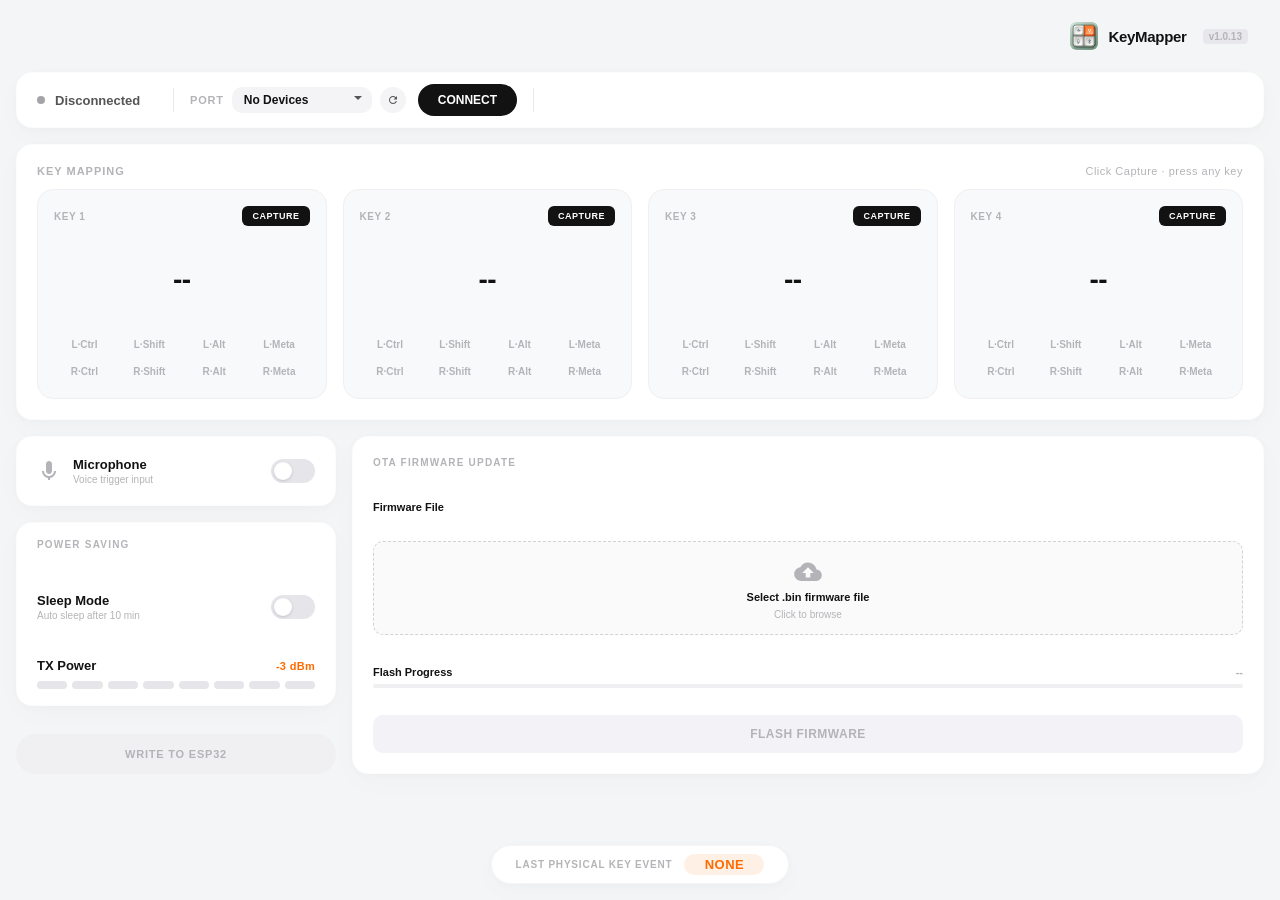
==== commit f6af8c4d: "style(mac): customize native Cocoa NSWindow to hide title text and line separator for unified gray a" ====
--- a/MAC_app_python/web/index.html
+++ b/MAC_app_python/web/index.html
@@ -45,7 +45,7 @@
             
             <div class="divider"></div>
             
-            <div class="firmware-section">
+            <div class="firmware-section" id="firmware-section" style="display: none;">
                 <span class="control-label">FIRMWARE</span>
                 <div class="firmware-status-wrapper">
                     <span class="firmware-version" id="firmware-ver">v--</span>
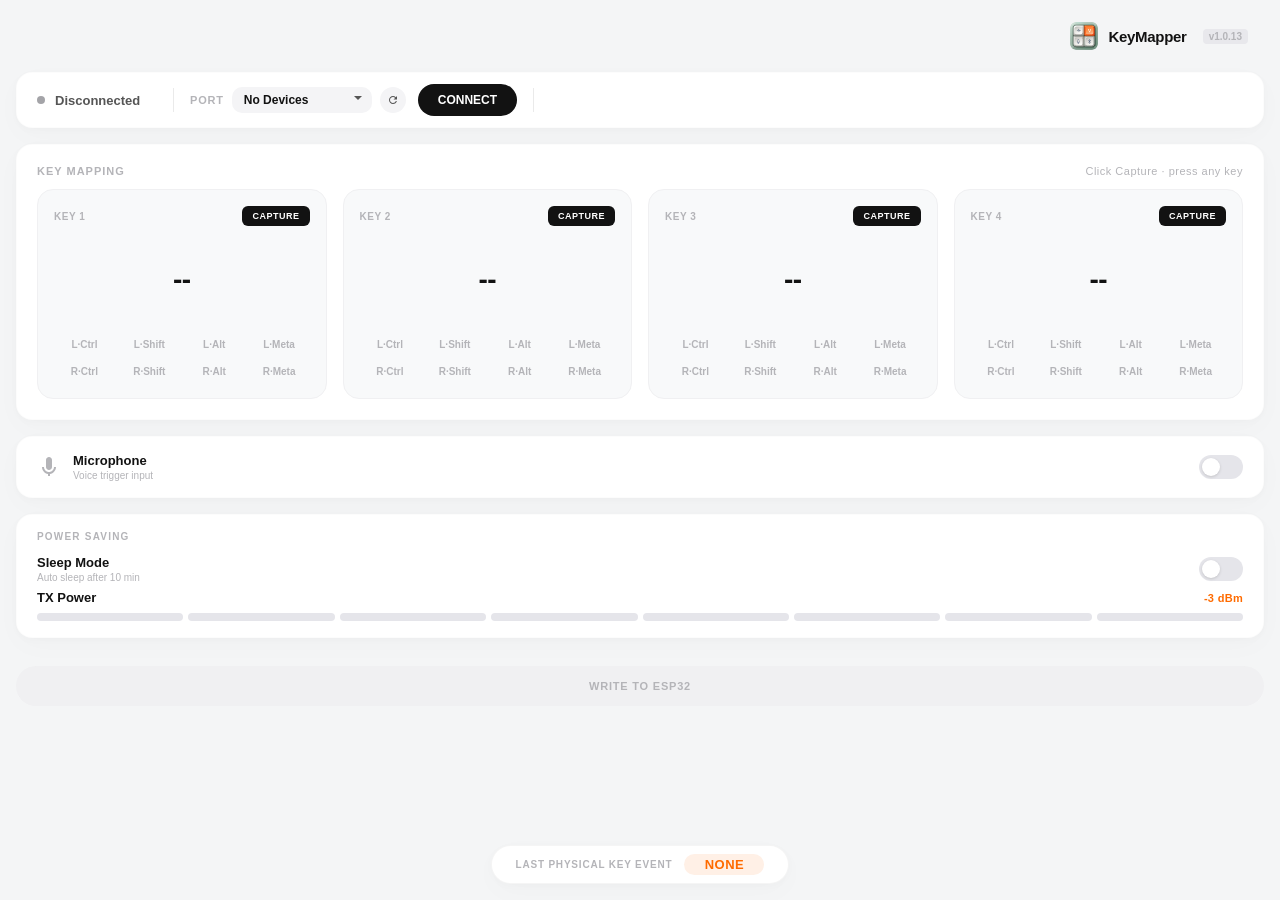
==== commit 01aacd87: "feat(mac): implement adaptive hidden-to-expanded OTA firmware panel with flex stretch transitions an" ====
--- a/MAC_app_python/web/index.html
+++ b/MAC_app_python/web/index.html
@@ -161,7 +161,7 @@
             </section>
 
             <!-- 4. 下半部分功能布局 -->
-            <div class="bottom-layout">
+            <div class="bottom-layout ota-hidden">
                 <!-- 左下：硬件级设置控制面板 -->
                 <div class="left-settings">
                     <!-- 麦克风控制卡片 -->
@@ -224,30 +224,35 @@
                 <!-- 右下：OTA固件在线升级模块 -->
                 <div class="right-ota">
                     <div class="ota-card">
-                        <div class="power-section-header">OTA FIRMWARE UPDATE</div>
+                        <div class="power-section-header">FIRMWARE UPGRADE</div>
                         
-                        <div class="ota-sub-header">Firmware File</div>
-                        
-                        <!-- 拖拽/点击上传虚线区域 -->
-                        <div class="upload-dropzone" id="dropzone" onclick="onBrowseFirmware()">
-                            <svg class="upload-svg" viewBox="0 0 24 24" width="36" height="36">
-                                <path fill="currentColor" d="M19.35 10.04C18.67 6.59 15.64 4 12 4 9.11 4 6.6 5.64 5.35 8.04 2.34 8.36 0 10.91 0 14c0 3.31 2.69 6 6 6h13c2.76 0 5-2.24 5-5 0-2.64-2.05-4.78-4.65-4.96zM14 13v4h-4v-4H7l5-5 5 5h-3z"/>
-                            </svg>
-                            <span class="upload-title">Select .bin firmware file</span>
-                            <span class="upload-sub" id="selected-file-name">Click to browse</span>
-                        </div>
-
+                        <div class="ota-buttons-grid">
+                            <!-- 本地 BIN 按钮：点击直接弹出 Finder，选完直接烧录！ -->
+                            <button class="btn btn-ota-action btn-ota-local" onclick="onLocalBinUpgrade()">
+                                <svg class="btn-ota-icon" viewBox="0 0 24 24" width="18" height="18">
+                                    <path fill="currentColor" d="M19 13h-6v6h-2v-6H5v-2h6V5h2v6h6v2z"/>
+                                </svg>
+                                CHOOSE LOCAL BIN
+                            </button>
+                            
+                            <!-- 云端更新按钮：点击直接后台下载并烧录！ -->
+                            <button class="btn btn-ota-action btn-ota-cloud" onclick="onCloudBinUpgrade()">
+                                <svg class="btn-ota-icon" viewBox="0 0 24 24" width="18" height="18">
+                                    <path fill="currentColor" d="M19.35 10.04C18.67 6.59 15.64 4 12 4 9.11 4 6.6 5.64 5.35 8.04 2.34 8.36 0 10.91 0 14c0 3.31 2.69 6 6 6h13c2.76 0 5-2.24 5-5 0-2.64-2.05-4.78-4.65-4.96zM17 13l-5 5-5-5h3V9h4v4h3z"/>
+                                </svg>
+                                CLOUD UPDATE
+                            </button>
+                        </div>
+
+                        <!-- 进度条区域 -->
                         <div class="ota-progress-section">
-                            <div class="progress-texts">
-                                <span class="progress-label">Flash Progress</span>
-                                <span class="progress-percent" id="progress-pct">--</span>
-                            </div>
-                            <div class="progress-bar-bg">
-                                <div class="progress-bar-fill" id="progress-fill" style="width: 0%"></div>
-                            </div>
-                        </div>
-
-                        <button class="btn btn-flash" id="btn-flash" disabled onclick="onFlashFirmware()">FLASH FIRMWARE</button>
+                            <div class="progress-bar-container">
+                                <div class="progress-fill" id="progress-fill"></div>
+                            </div>
+                            <div class="progress-status-row">
+                                <span class="progress-status-text" id="progress-pct">Ready for upgrade</span>
+                            </div>
+                        </div>
                     </div>
                 </div>
             </div>
--- a/MAC_app_python/web/style.css
+++ b/MAC_app_python/web/style.css
@@ -528,17 +528,27 @@
 
 /* ── 下半区排版 ─────────────────────────────────────────────────────────── */
 .bottom-layout {
-    display: grid;
-    grid-template-columns: 320px 1fr;
+    display: flex;
+    flex-direction: row;
     gap: 16px;
     height: 270px;
+    width: 100%;
 }
 
 /* 左半：硬件级设置控制面板 */
 .left-settings {
+    width: 320px;
+    flex-shrink: 0;
     display: flex;
     flex-direction: column;
     gap: 16px;
+    transition: width 0.4s cubic-bezier(0.25, 1, 0.5, 1), flex-grow 0.4s cubic-bezier(0.25, 1, 0.5, 1);
+}
+
+/* 当 OTA 隐藏时，左侧设置面板自动拉伸充满窗口 */
+.bottom-layout.ota-hidden .left-settings {
+    width: 100%;
+    flex-grow: 1;
 }
 
 .setting-card {
@@ -698,6 +708,21 @@
 /* ── 右半区: OTA升级 ────────────────────────────────────────────────────────── */
 .right-ota {
     flex-grow: 1;
+    display: flex;
+    flex-direction: column;
+    transition: max-width 0.4s cubic-bezier(0.25, 1, 0.5, 1), opacity 0.4s cubic-bezier(0.25, 1, 0.5, 1), transform 0.4s cubic-bezier(0.25, 1, 0.5, 1), margin-left 0.4s cubic-bezier(0.25, 1, 0.5, 1);
+    max-width: 800px;
+    opacity: 1;
+    transform: scale(1);
+}
+
+/* 当 OTA 隐藏时，右侧卡片淡出并折叠 max-width 到 0 */
+.bottom-layout.ota-hidden .right-ota {
+    max-width: 0;
+    opacity: 0;
+    transform: scale(0.96);
+    pointer-events: none;
+    margin-left: -16px;
 }
 
 .ota-card {
@@ -710,118 +735,84 @@
     display: flex;
     flex-direction: column;
     justify-content: space-between;
-}
-
-.ota-sub-header {
+    width: 100%;
+}
+
+.ota-buttons-grid {
+    display: flex;
+    flex-direction: column;
+    gap: 12px;
+    margin: 16px 0;
+}
+
+.btn-ota-action {
+    height: 48px;
+    border: none;
+    border-radius: var(--border-radius-md);
+    font-weight: 750;
     font-size: 11px;
-    font-weight: 700;
+    letter-spacing: 0.5px;
+    display: flex;
+    align-items: center;
+    justify-content: center;
+    gap: 10px;
+    cursor: pointer;
+    transition: all 0.2s cubic-bezier(0.25, 1, 0.5, 1);
+    width: 100%;
+}
+
+.btn-ota-local {
+    background-color: var(--btn-gray);
     color: var(--text-primary);
-}
-
-.upload-dropzone {
-    border: 1.5px dashed #d1d1d6;
-    background: #fafafb;
-    border-radius: var(--border-radius-md);
-    padding: 16px;
-    display: flex;
-    flex-direction: column;
-    align-items: center;
-    justify-content: center;
-    gap: 6px;
-    cursor: pointer;
-    transition: all 0.2s ease;
-    height: 94px;
-}
-
-.upload-dropzone:hover {
-    border-color: var(--accent-orange);
-    background: #fffcfb;
-}
-
-.upload-svg {
-    color: var(--text-inactive);
-    transition: color 0.2s;
-}
-
-.upload-dropzone:hover .upload-svg {
-    color: var(--accent-orange);
-}
-
-.upload-title {
-    font-size: 11px;
-    font-weight: 700;
-    color: var(--text-primary);
-}
-
-.upload-sub {
-    font-size: 10px;
-    color: var(--text-inactive);
-    font-weight: 500;
-    text-align: center;
-    max-width: 260px;
+    border: 1px solid var(--border-color);
+}
+.btn-ota-local:hover {
+    background-color: var(--btn-gray-hover);
+    transform: scale(0.99);
+}
+
+.btn-ota-cloud {
+    background-color: var(--accent-orange);
+    color: #ffffff;
+    box-shadow: 0 4px 12px rgba(255, 107, 0, 0.15);
+}
+.btn-ota-cloud:hover {
+    opacity: 0.9;
+    transform: scale(0.99);
+}
+
+.btn-ota-icon {
+    flex-shrink: 0;
+}
+
+.ota-progress-section {
+    margin-top: 10px;
+}
+
+.progress-bar-container {
+    height: 6px;
+    background-color: #f0f0f2;
+    border-radius: 3px;
     overflow: hidden;
-    text-overflow: ellipsis;
-    white-space: nowrap;
-}
-
-.ota-progress-section {
-    margin-top: 4px;
-}
-
-.progress-texts {
-    display: flex;
-    justify-content: space-between;
-    align-items: center;
-    margin-bottom: 6px;
-}
-
-.progress-label {
-    font-size: 11px;
-    font-weight: 700;
-    color: var(--text-primary);
-}
-
-.progress-percent {
-    font-size: 11px;
-    font-weight: 700;
-    color: var(--text-inactive);
-}
-
-.progress-bar-bg {
-    height: 4px;
-    background-color: #f0f0f2;
-    border-radius: 2px;
-    overflow: hidden;
-}
-
-.progress-bar-fill {
+    width: 100%;
+}
+
+.progress-fill {
     height: 100%;
     background-color: var(--accent-orange);
     width: 0%;
     transition: width 0.25s ease-out;
 }
 
-.btn-flash {
-    width: 100%;
-    background-color: #f2f2f7;
-    color: var(--text-inactive);
-    border-radius: var(--border-radius-md);
+.progress-status-row {
+    margin-top: 8px;
+    display: flex;
+    justify-content: space-between;
+    align-items: center;
+}
+
+.progress-status-text {
+    font-size: 11px;
     font-weight: 700;
-    height: 38px;
-    letter-spacing: 0.5px;
-    border: none;
-    outline: none;
-    cursor: pointer;
-    transition: all 0.15s ease;
-}
-
-.btn-flash:not([disabled]) {
-    background-color: var(--accent-orange);
-    color: #fff;
-    box-shadow: 0 4px 12px rgba(255, 107, 0, 0.15);
-}
-
-.btn-flash:not([disabled]):hover {
-    opacity: 0.9;
-    transform: scale(0.99);
-}
+    color: var(--text-muted);
+}
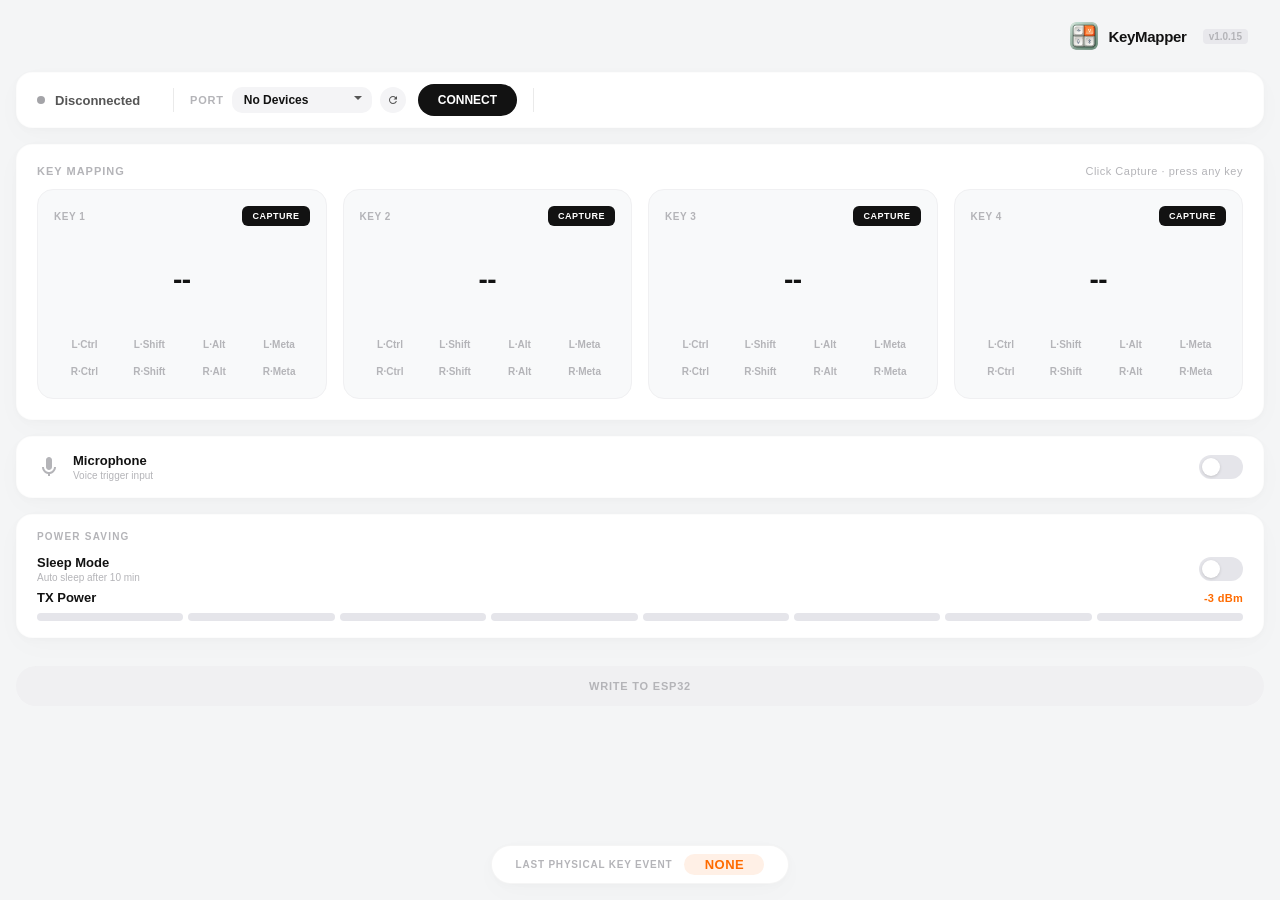
==== commit 1ee382d7: "feat(mac): 同步 1.0.15 开发板型号切换与深度休眠时间选择功能并完成编译打包" ====
--- a/MAC_app_python/web/index.html
+++ b/MAC_app_python/web/index.html
@@ -13,7 +13,7 @@
             <div class="logo-card">
                 <img src="logo.png" alt="Logo" class="logo-img">
                 <span class="logo-title">KeyMapper</span>
-                <span class="logo-version" id="app-version">v1.0.13</span>
+                <span class="logo-version" id="app-version">v1.0.15</span>
             </div>
         </div>
 
@@ -50,6 +50,43 @@
                 <div class="firmware-status-wrapper">
                     <span class="firmware-version" id="firmware-ver">v--</span>
                     <span class="firmware-status-label" id="firmware-status-label"></span>
+                </div>
+            </div>
+            
+            <div class="divider" id="board-divider" style="display: none;"></div>
+
+            <div class="board-section" id="board-section" style="display: none;">
+                <span class="control-label">BOARD</span>
+                <div class="board-control-wrapper">
+                    <div class="select-wrapper board-select-wrapper">
+                        <select id="board-select" onchange="onBoardSelectChange()">
+                            <option value="0">WEMOS 18650</option>
+                            <option value="1">ESP32 Lite V1</option>
+                        </select>
+                    </div>
+                    <button class="btn btn-board-switch" id="btn-board-switch" onclick="applyBoardSwitch()" style="display: none;" title="Save & Apply Board Model">APPLY</button>
+                </div>
+            </div>
+            
+            <div class="divider" id="sleep-timeout-divider" style="display: none;"></div>
+
+            <div class="sleep-timeout-section" id="sleep-timeout-section" style="display: none;">
+                <span class="control-label">SLEEP</span>
+                <div class="sleep-timeout-control-wrapper">
+                    <div class="select-wrapper sleep-timeout-select-wrapper">
+                        <select id="sleep-timeout-select" onchange="onSleepTimeoutChange()">
+                            <option value="1">1 min</option>
+                            <option value="2">2 min</option>
+                            <option value="3">3 min</option>
+                            <option value="5" selected>5 min</option>
+                            <option value="10">10 min</option>
+                            <option value="15">15 min</option>
+                            <option value="20">20 min</option>
+                            <option value="30">30 min</option>
+                            <option value="60">60 min</option>
+                        </select>
+                    </div>
+                    <button class="btn btn-sleep-timeout-apply" id="btn-sleep-timeout-apply" onclick="applySleepTimeout()" style="display: none;" title="Save &amp; Apply Sleep Timeout">APPLY</button>
                 </div>
             </div>
             
--- a/MAC_app_python/web/style.css
+++ b/MAC_app_python/web/style.css
@@ -363,6 +363,94 @@
     transform: scale(0.98);
 }
 
+/* ── 开发板型号选择与切换 ── */
+.board-section {
+    display: flex;
+    flex-direction: column;
+    align-items: flex-start;
+    gap: 1px;
+}
+
+.board-control-wrapper {
+    display: flex;
+    align-items: center;
+    gap: 6px;
+}
+
+.board-select-wrapper select {
+    min-width: 125px;
+    padding: 4px 26px 4px 10px;
+    font-size: 11px;
+    height: 28px;
+    background: #f4f4f6;
+    border-radius: var(--border-radius-md);
+}
+
+.btn-board-switch {
+    background-color: var(--accent-orange);
+    color: #ffffff;
+    border-radius: 14px;
+    padding: 0 10px;
+    font-weight: 800;
+    font-size: 10px;
+    height: 28px;
+    display: none;
+    align-items: center;
+    justify-content: center;
+    cursor: pointer;
+    box-shadow: 0 2px 8px rgba(255, 107, 0, 0.25);
+    transition: all 0.15s ease;
+}
+
+.btn-board-switch:hover {
+    opacity: 0.9;
+    transform: scale(0.96);
+}
+
+/* ── 休眠等待时间选择控件 ── */
+.sleep-timeout-section {
+    display: flex;
+    flex-direction: column;
+    align-items: flex-start;
+    gap: 1px;
+}
+
+.sleep-timeout-control-wrapper {
+    display: flex;
+    align-items: center;
+    gap: 6px;
+}
+
+.sleep-timeout-select-wrapper select {
+    min-width: 86px;
+    padding: 4px 26px 4px 10px;
+    font-size: 11px;
+    height: 28px;
+    background: #f4f4f6;
+    border-radius: var(--border-radius-md);
+}
+
+.btn-sleep-timeout-apply {
+    background-color: var(--accent-orange);
+    color: #ffffff;
+    border-radius: 14px;
+    padding: 0 10px;
+    font-weight: 800;
+    font-size: 10px;
+    height: 28px;
+    display: none;
+    align-items: center;
+    justify-content: center;
+    cursor: pointer;
+    box-shadow: 0 2px 8px rgba(255, 107, 0, 0.25);
+    transition: all 0.15s ease;
+}
+
+.btn-sleep-timeout-apply:hover {
+    opacity: 0.9;
+    transform: scale(0.96);
+}
+
 /* ── 3. 主排版 ─────────────────────────────────────────────────────────── */
 .main-layout {
     display: flex;
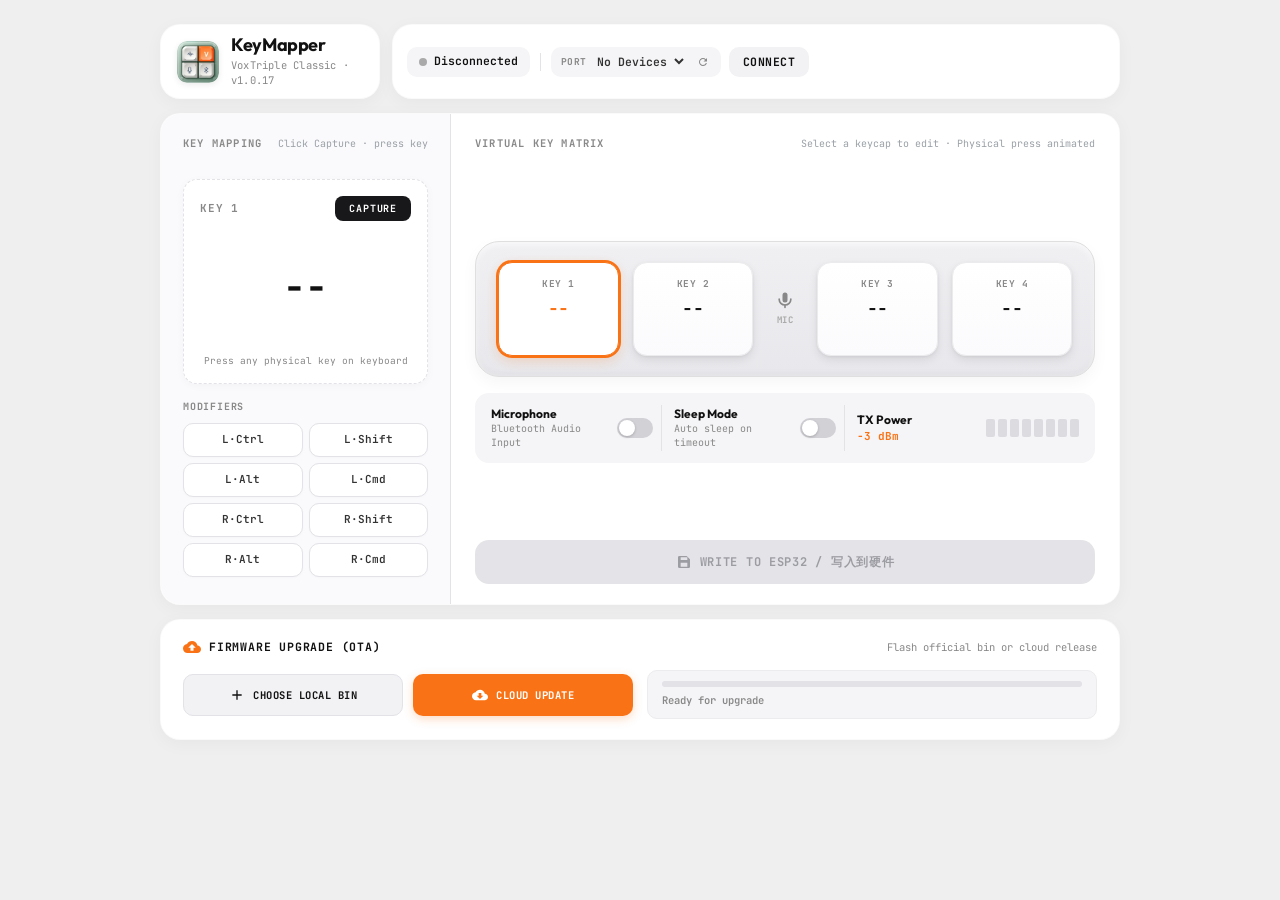
==== commit 914597f0: "feat(mac): 参考 OpenDesign 布局重构 2-Panel UI 界面并同步至 v1.0.17" ====
--- a/MAC_app_python/web/index.html
+++ b/MAC_app_python/web/index.html
@@ -4,76 +4,64 @@
     <meta charset="UTF-8">
     <meta name="viewport" content="width=device-width, initial-scale=1.0">
     <title>VoxTriple Config Client</title>
+    <link rel="preconnect" href="https://fonts.googleapis.com">
+    <link rel="preconnect" href="https://fonts.gstatic.com" crossorigin>
+    <link href="https://fonts.googleapis.com/css2?family=Outfit:wght@400;500;600;700&family=JetBrains+Mono:wght@400;500;700&display=swap" rel="stylesheet">
     <link rel="stylesheet" href="style.css">
 </head>
 <body>
     <div class="app-container">
-        <!-- 1. 全等宽自定义窗口标题栏（支持拖拽 & 最右侧关闭按钮） -->
-        <div class="custom-titlebar">
-            <div class="logo-card">
-                <img src="logo.png" alt="Logo" class="logo-img">
-                <span class="logo-title">KeyMapper</span>
-                <span class="logo-version" id="app-version">v1.0.15</span>
+        <!-- 1. 顶部 Header 栏：品牌卡片 + 状态连接胶囊栏 -->
+        <header class="topbar">
+            <!-- 品牌标识卡片 -->
+            <div class="brand-card">
+                <img src="logo.png" alt="Logo" class="brand-img">
+                <div class="brand-info">
+                    <span class="brand-title">KeyMapper</span>
+                    <span class="brand-sub">VoxTriple Classic · <span id="app-version">v1.0.17</span></span>
+                </div>
             </div>
-        </div>
-
-        <!-- 2. 全等宽设备连接控制横栏 -->
-        <div class="device-connection-bar">
-            <div class="status-indicator">
-                <span class="status-dot disconnected" id="status-dot"></span>
-                <span class="status-text" id="status-text">Disconnected</span>
-            </div>
-            
-            <div class="divider"></div>
-            
-            <div class="port-section">
-                <span class="control-label">PORT</span>
-                <div class="select-wrapper">
-                    <select id="port-select">
-                        <option value="">No Devices</option>
-                    </select>
-                </div>
-                <!-- 旋转刷新按钮 -->
-                <button class="btn-refresh" id="btn-refresh" onclick="pollPorts()" title="Refresh Port List">
-                    <svg viewBox="0 0 24 24" width="12" height="12">
-                        <path fill="currentColor" d="M17.65 6.35C16.2 4.9 14.21 4 12 4c-4.42 0-7.99 3.58-7.99 8s3.57 8 7.99 8c3.73 0 6.84-2.55 7.73-6h-2.08c-.82 2.33-3.07 4-5.65 4-3.31 0-6-2.69-6-6s2.69-6 6-6c1.66 0 3.14.69 4.22 1.78L13 11h7V4l-2.35 2.35z"/>
-                    </svg>
-                </button>
-            </div>
-            
-            <button class="btn btn-connect" id="btn-connect">CONNECT</button>
-            
-            <div class="divider"></div>
-            
-            <div class="firmware-section" id="firmware-section" style="display: none;">
-                <span class="control-label">FIRMWARE</span>
-                <div class="firmware-status-wrapper">
-                    <span class="firmware-version" id="firmware-ver">v--</span>
+
+            <!-- 状态与设备控制条 -->
+            <div class="statusbar">
+                <!-- 连接状态胶囊 -->
+                <div class="conn-pill" id="conn-pill" data-state="disconnected">
+                    <span class="conn-dot" id="status-dot"></span>
+                    <span class="conn-text" id="status-text">Disconnected</span>
+                </div>
+
+                <div class="status-divider"></div>
+
+                <!-- 串口选择 -->
+                <div class="port-control">
+                    <span class="control-label">PORT</span>
+                    <div class="select-wrapper">
+                        <select id="port-select">
+                            <option value="">No Devices</option>
+                        </select>
+                    </div>
+                    <button class="btn-refresh" id="btn-refresh" onclick="pollPorts()" title="Refresh Port List">
+                        <svg viewBox="0 0 24 24" width="12" height="12">
+                            <path fill="currentColor" d="M17.65 6.35C16.2 4.9 14.21 4 12 4c-4.42 0-7.99 3.58-7.99 8s3.57 8 7.99 8c3.73 0 6.84-2.55 7.73-6h-2.08c-.82 2.33-3.07 4-5.65 4-3.31 0-6-2.69-6-6s2.69-6 6-6c1.66 0 3.14.69 4.22 1.78L13 11h7V4l-2.35 2.35z"/>
+                        </svg>
+                    </button>
+                </div>
+
+                <!-- 连接按钮 -->
+                <button class="btn-connect" id="btn-connect">CONNECT</button>
+
+                <!-- 固件版本信息（连接后显示） -->
+                <div class="firmware-badge" id="firmware-section" style="display: none;">
+                    <span class="control-label">FW</span>
+                    <span class="firmware-ver" id="firmware-ver">v--</span>
                     <span class="firmware-status-label" id="firmware-status-label"></span>
                 </div>
-            </div>
-            
-            <div class="divider" id="board-divider" style="display: none;"></div>
-
-            <div class="board-section" id="board-section" style="display: none;">
-                <span class="control-label">BOARD</span>
-                <div class="board-control-wrapper">
-                    <div class="select-wrapper board-select-wrapper">
-                        <select id="board-select" onchange="onBoardSelectChange()">
-                            <option value="0">WEMOS 18650</option>
-                            <option value="1">ESP32 Lite V1</option>
-                        </select>
-                    </div>
-                    <button class="btn btn-board-switch" id="btn-board-switch" onclick="applyBoardSwitch()" style="display: none;" title="Save & Apply Board Model">APPLY</button>
-                </div>
-            </div>
-            
-            <div class="divider" id="sleep-timeout-divider" style="display: none;"></div>
-
-            <div class="sleep-timeout-section" id="sleep-timeout-section" style="display: none;">
-                <span class="control-label">SLEEP</span>
-                <div class="sleep-timeout-control-wrapper">
-                    <div class="select-wrapper sleep-timeout-select-wrapper">
+
+
+                <!-- 深度休眠时间选择（连接后显示） -->
+                <div class="sleep-badge" id="sleep-timeout-section" style="display: none;">
+                    <span class="control-label">SLEEP</span>
+                    <div class="select-wrapper sleep-select-wrapper">
                         <select id="sleep-timeout-select" onchange="onSleepTimeoutChange()">
                             <option value="1">1 min</option>
                             <option value="2">2 min</option>
@@ -86,224 +74,223 @@
                             <option value="60">60 min</option>
                         </select>
                     </div>
-                    <button class="btn btn-sleep-timeout-apply" id="btn-sleep-timeout-apply" onclick="applySleepTimeout()" style="display: none;" title="Save &amp; Apply Sleep Timeout">APPLY</button>
-                </div>
+                    <button class="btn-pill-action" id="btn-sleep-timeout-apply" onclick="applySleepTimeout()" style="display: none;" title="Apply Sleep Timeout">APPLY</button>
+                </div>
+
+                <!-- 遗忘蓝牙连接按钮（连接后显示） -->
+                <div class="reset-bt-wrapper" id="reset-bt-section" style="display: none;">
+                    <button class="btn-reset-bt" id="btn-reset-bt" onclick="confirmResetBtPairing()" title="遗忘蓝牙配对：清空设备配对并重启">
+                        <svg viewBox="0 0 24 24" width="11" height="11">
+                            <path fill="currentColor" d="M17.71 7.71L12 2h-1v7.59L6.41 5 5 6.41 10.59 12 5 17.59 6.41 19 11 14.41V22h1l5.71-5.71-4.3-4.29 4.3-4.29zM13 5.83l1.88 1.88L13 9.59V5.83zm1.88 10.46L13 18.17v-3.76l1.88 1.88z"/>
+                        </svg>
+                        FORGET BT
+                    </button>
+                </div>
+
+                <!-- 固件升级触发按钮（仅有新固件时显示） -->
+                <button class="btn-update-trigger" id="btn-update-trigger" style="display: none;" onclick="triggerSmartUpdate()" title="Start Smart Firmware Upgrade">UPDATE</button>
             </div>
-            
-            <!-- 仅在有固件更新时动态显示的智能升级按钮 -->
-            <button class="btn btn-update-trigger" id="btn-update-trigger" style="display: none;" title="Start Smart Firmware Upgrade">UPDATE</button>
-        </div>
-
-        <!-- 3. 键盘按键映射配置区域 -->
+        </header>
+
+        <!-- 2. 主核心区域：OpenDesign 2-Panel 分屏布局 -->
         <main class="main-layout">
-            <section class="section key-mapping-section">
-                <div class="section-header">
-                    <h2 class="section-title">KEY MAPPING</h2>
-                    <span class="section-tips" id="mapping-tips">Click Capture · press any key</span>
-                </div>
-                
-                <div class="key-grid">
-                    <!-- Key 1 -->
-                    <div class="key-card" data-idx="0" id="key-card-0">
-                        <div class="key-card-header">
-                            <span class="key-card-title">KEY 1</span>
-                            <button class="btn-capture" id="btn-capture-0" onclick="startKeyCapture(0)">CAPTURE</button>
-                        </div>
-                        <div class="key-display" id="key-display-0">--</div>
-                        <div class="modifiers-container" id="mods-0">
-                            <div class="mods-row">
-                                <span class="mod-pill" data-mask="0x01" onclick="toggleMod(0, 0x01)">L·Ctrl</span>
-                                <span class="mod-pill" data-mask="0x02" onclick="toggleMod(0, 0x02)">L·Shift</span>
-                                <span class="mod-pill" data-mask="0x04" onclick="toggleMod(0, 0x04)">L·Alt</span>
-                                <span class="mod-pill" data-mask="0x08" onclick="toggleMod(0, 0x08)">L·Meta</span>
-                            </div>
-                            <div class="mods-row">
-                                <span class="mod-pill" data-mask="0x10" onclick="toggleMod(0, 0x10)">R·Ctrl</span>
-                                <span class="mod-pill" data-mask="0x20" onclick="toggleMod(0, 0x20)">R·Shift</span>
-                                <span class="mod-pill" data-mask="0x40" onclick="toggleMod(0, 0x40)">R·Alt</span>
-                                <span class="mod-pill" data-mask="0x80" onclick="toggleMod(0, 0x80)">R·Meta</span>
-                            </div>
-                        </div>
-                    </div>
-
-                    <!-- Key 2 -->
-                    <div class="key-card" data-idx="1" id="key-card-1">
-                        <div class="key-card-header">
-                            <span class="key-card-title">KEY 2</span>
-                            <button class="btn-capture" id="btn-capture-1" onclick="startKeyCapture(1)">CAPTURE</button>
-                        </div>
-                        <div class="key-display" id="key-display-1">--</div>
-                        <div class="modifiers-container" id="mods-1">
-                            <div class="mods-row">
-                                <span class="mod-pill" data-mask="0x01" onclick="toggleMod(1, 0x01)">L·Ctrl</span>
-                                <span class="mod-pill" data-mask="0x02" onclick="toggleMod(1, 0x02)">L·Shift</span>
-                                <span class="mod-pill" data-mask="0x04" onclick="toggleMod(1, 0x04)">L·Alt</span>
-                                <span class="mod-pill" data-mask="0x08" onclick="toggleMod(1, 0x08)">L·Meta</span>
-                            </div>
-                            <div class="mods-row">
-                                <span class="mod-pill" data-mask="0x10" onclick="toggleMod(1, 0x10)">R·Ctrl</span>
-                                <span class="mod-pill" data-mask="0x20" onclick="toggleMod(1, 0x20)">R·Shift</span>
-                                <span class="mod-pill" data-mask="0x40" onclick="toggleMod(1, 0x40)">R·Alt</span>
-                                <span class="mod-pill" data-mask="0x80" onclick="toggleMod(1, 0x80)">R·Meta</span>
-                            </div>
-                        </div>
-                    </div>
-
-                    <!-- Key 3 -->
-                    <div class="key-card" data-idx="2" id="key-card-2">
-                        <div class="key-card-header">
-                            <span class="key-card-title">KEY 3</span>
-                            <button class="btn-capture" id="btn-capture-2" onclick="startKeyCapture(2)">CAPTURE</button>
-                        </div>
-                        <div class="key-display" id="key-display-2">--</div>
-                        <div class="modifiers-container" id="mods-2">
-                            <div class="mods-row">
-                                <span class="mod-pill" data-mask="0x01" onclick="toggleMod(2, 0x01)">L·Ctrl</span>
-                                <span class="mod-pill" data-mask="0x02" onclick="toggleMod(2, 0x02)">L·Shift</span>
-                                <span class="mod-pill" data-mask="0x04" onclick="toggleMod(2, 0x04)">L·Alt</span>
-                                <span class="mod-pill" data-mask="0x08" onclick="toggleMod(2, 0x08)">L·Meta</span>
-                            </div>
-                            <div class="mods-row">
-                                <span class="mod-pill" data-mask="0x10" onclick="toggleMod(2, 0x10)">R·Ctrl</span>
-                                <span class="mod-pill" data-mask="0x20" onclick="toggleMod(2, 0x20)">R·Shift</span>
-                                <span class="mod-pill" data-mask="0x40" onclick="toggleMod(2, 0x40)">R·Alt</span>
-                                <span class="mod-pill" data-mask="0x80" onclick="toggleMod(2, 0x80)">R·Meta</span>
-                            </div>
-                        </div>
-                    </div>
-
-                    <!-- Key 4 -->
-                    <div class="key-card" data-idx="3" id="key-card-3">
-                        <div class="key-card-header">
-                            <span class="key-card-title">KEY 4</span>
-                            <button class="btn-capture" id="btn-capture-3" onclick="startKeyCapture(3)">CAPTURE</button>
-                        </div>
-                        <div class="key-display" id="key-display-3">--</div>
-                        <div class="modifiers-container" id="mods-3">
-                            <div class="mods-row">
-                                <span class="mod-pill" data-mask="0x01" onclick="toggleMod(3, 0x01)">L·Ctrl</span>
-                                <span class="mod-pill" data-mask="0x02" onclick="toggleMod(3, 0x02)">L·Shift</span>
-                                <span class="mod-pill" data-mask="0x04" onclick="toggleMod(3, 0x04)">L·Alt</span>
-                                <span class="mod-pill" data-mask="0x08" onclick="toggleMod(3, 0x08)">L·Meta</span>
-                            </div>
-                            <div class="mods-row">
-                                <span class="mod-pill" data-mask="0x10" onclick="toggleMod(3, 0x10)">R·Ctrl</span>
-                                <span class="mod-pill" data-mask="0x20" onclick="toggleMod(3, 0x20)">R·Shift</span>
-                                <span class="mod-pill" data-mask="0x40" onclick="toggleMod(3, 0x40)">R·Alt</span>
-                                <span class="mod-pill" data-mask="0x80" onclick="toggleMod(3, 0x80)">R·Meta</span>
-                            </div>
-                        </div>
-                    </div>
+            <section class="panel keymap-panel">
+                <div class="keymap-split">
+
+                    <!-- ============ 左侧栏：按键捕获与修饰键配置 ============ -->
+                    <div class="config-panel">
+                        <div class="panel-header">
+                            <h2 class="panel-title">KEY MAPPING</h2>
+                            <span class="panel-subtitle" id="mapping-tips">Click Capture · press key</span>
+                        </div>
+
+                        <!-- 焦点捕获卡片 -->
+                        <div class="capture-view" id="captureView">
+                            <div class="capture-header">
+                                <span class="capture-key-index" id="currentKeyIndex">KEY 1</span>
+                                <button class="btn-capture" id="btnCapture" onclick="startKeyCapture(selectedKeyIdx)">CAPTURE</button>
+                            </div>
+                            <div class="capture-key-display" id="keyDisplay">--</div>
+                            <div class="capture-hint">Press any physical key on keyboard</div>
+                        </div>
+
+                        <!-- 2x4 修饰键胶囊网格 -->
+                        <div class="modifiers-section">
+                            <div class="modifiers-label">MODIFIERS</div>
+                            <div class="modifier-grid" id="modifierGrid">
+                                <div class="mod-pill" data-mask="0x01" onclick="toggleMod(selectedKeyIdx, 0x01)">L·Ctrl</div>
+                                <div class="mod-pill" data-mask="0x02" onclick="toggleMod(selectedKeyIdx, 0x02)">L·Shift</div>
+                                <div class="mod-pill" data-mask="0x04" onclick="toggleMod(selectedKeyIdx, 0x04)">L·Alt</div>
+                                <div class="mod-pill" data-mask="0x08" onclick="toggleMod(selectedKeyIdx, 0x08)">L·Cmd</div>
+                                <div class="mod-pill" data-mask="0x10" onclick="toggleMod(selectedKeyIdx, 0x10)">R·Ctrl</div>
+                                <div class="mod-pill" data-mask="0x20" onclick="toggleMod(selectedKeyIdx, 0x20)">R·Shift</div>
+                                <div class="mod-pill" data-mask="0x40" onclick="toggleMod(selectedKeyIdx, 0x40)">R·Alt</div>
+                                <div class="mod-pill" data-mask="0x80" onclick="toggleMod(selectedKeyIdx, 0x80)">R·Cmd</div>
+                            </div>
+                        </div>
+                    </div>
+
+                    <!-- ============ 右侧栏：虚拟硬件键盘仿真矩阵 ============ -->
+                    <div class="matrix-panel">
+                        <div class="panel-header">
+                            <h2 class="panel-title">VIRTUAL KEY MATRIX</h2>
+                            <span class="panel-subtitle">Select a keycap to edit · Physical press animated</span>
+                        </div>
+
+                        <!-- 硬件机身与键帽仿真容器 -->
+                        <div class="keyboard-container">
+                            <div class="virtual-device-body" id="virtualKeyboard">
+                                <!-- 4个物理键帽与麦克风指示标识 -->
+                                <div class="device-keys-row">
+                                    <!-- Key 1 -->
+                                    <div class="virtual-keycap active" data-idx="0" id="key-cap-0" onclick="selectKey(0)">
+                                        <div class="keycap-inner">
+                                            <span class="keycap-num">KEY 1</span>
+                                            <span class="keycap-value" id="cap-val-0">--</span>
+                                            <span class="keycap-mods" id="cap-mods-0"></span>
+                                        </div>
+                                    </div>
+
+                                    <!-- Key 2 -->
+                                    <div class="virtual-keycap" data-idx="1" id="key-cap-1" onclick="selectKey(1)">
+                                        <div class="keycap-inner">
+                                            <span class="keycap-num">KEY 2</span>
+                                            <span class="keycap-value" id="cap-val-1">--</span>
+                                            <span class="keycap-mods" id="cap-mods-1"></span>
+                                        </div>
+                                    </div>
+
+                                    <!-- 麦克风物理硬件指示区 -->
+                                    <div class="virtual-mic-slot" title="Integrated Mic (PTT on Button 1)">
+                                        <svg class="mic-slot-icon" viewBox="0 0 24 24" width="20" height="20">
+                                            <rect x="9" y="3" width="6" height="12" rx="3" fill="currentColor"></rect>
+                                            <path d="M5 11a7 7 0 0 0 14 0" fill="none" stroke="currentColor" stroke-width="2" stroke-linecap="round"></path>
+                                            <path d="M12 18v3" fill="none" stroke="currentColor" stroke-width="2" stroke-linecap="round"></path>
+                                        </svg>
+                                        <span class="mic-slot-label">MIC</span>
+                                    </div>
+
+                                    <!-- Key 3 -->
+                                    <div class="virtual-keycap" data-idx="2" id="key-cap-2" onclick="selectKey(2)">
+                                        <div class="keycap-inner">
+                                            <span class="keycap-num">KEY 3</span>
+                                            <span class="keycap-value" id="cap-val-2">--</span>
+                                            <span class="keycap-mods" id="cap-mods-2"></span>
+                                        </div>
+                                    </div>
+
+                                    <!-- Key 4 -->
+                                    <div class="virtual-keycap" data-idx="3" id="key-cap-3" onclick="selectKey(3)">
+                                        <div class="keycap-inner">
+                                            <span class="keycap-num">KEY 4</span>
+                                            <span class="keycap-value" id="cap-val-3">--</span>
+                                            <span class="keycap-mods" id="cap-mods-3"></span>
+                                        </div>
+                                    </div>
+                                </div>
+                            </div>
+
+                            <!-- 硬件级设置控制条（Microphone, Sleep, TX Power） -->
+                            <div class="kbd-extras-row">
+                                <!-- 麦克风启用开关 -->
+                                <div class="kbd-extra-item">
+                                    <div class="extra-texts">
+                                        <span class="extra-title">Microphone</span>
+                                        <span class="extra-sub">Bluetooth Audio Input</span>
+                                    </div>
+                                    <label class="switch-toggle">
+                                        <input type="checkbox" id="mic-toggle" onchange="onMicToggle()">
+                                        <span class="switch-slider"></span>
+                                    </label>
+                                </div>
+
+                                <!-- 休眠模式启用开关 -->
+                                <div class="kbd-extra-item">
+                                    <div class="extra-texts">
+                                        <span class="extra-title">Sleep Mode</span>
+                                        <span class="extra-sub">Auto sleep on timeout</span>
+                                    </div>
+                                    <label class="switch-toggle">
+                                        <input type="checkbox" id="sleep-toggle" onchange="onSleepToggle()">
+                                        <span class="switch-slider"></span>
+                                    </label>
+                                </div>
+
+                                <!-- TX Power 功率等级选择器 -->
+                                <div class="kbd-extra-item kbd-extra-tx">
+                                    <div class="extra-texts">
+                                        <span class="extra-title">TX Power</span>
+                                        <span class="tx-badge" id="tx-power-val">-3 dBm</span>
+                                    </div>
+                                    <div class="power-bar-segments" id="tx-power-bar">
+                                        <div class="power-segment" data-level="0" onclick="setTxPower(0)"></div>
+                                        <div class="power-segment" data-level="1" onclick="setTxPower(1)"></div>
+                                        <div class="power-segment" data-level="2" onclick="setTxPower(2)"></div>
+                                        <div class="power-segment" data-level="3" onclick="setTxPower(3)"></div>
+                                        <div class="power-segment" data-level="4" onclick="setTxPower(4)"></div>
+                                        <div class="power-segment" data-level="5" onclick="setTxPower(5)"></div>
+                                        <div class="power-segment" data-level="6" onclick="setTxPower(6)"></div>
+                                        <div class="power-segment" data-level="7" onclick="setTxPower(7)"></div>
+                                    </div>
+                                </div>
+                            </div>
+                        </div>
+
+                        <!-- 保存到设备主按钮 -->
+                        <button class="save-action-btn" id="btn-write-config" onclick="saveAllConfigsToDevice()" disabled>
+                            <svg class="save-icon" viewBox="0 0 24 24" width="16" height="16">
+                                <path fill="currentColor" d="M19 21H5a2 2 0 0 1-2-2V5a2 2 0 0 1 2-2h11l5 5v11a2 2 0 0 1-2 2zM7 5v4h10V5H7zm10 14v-6H7v6h10z"/>
+                            </svg>
+                            <span>WRITE TO ESP32 / 写入到硬件</span>
+                        </button>
+                    </div>
+
                 </div>
             </section>
 
-            <!-- 4. 下半部分功能布局 -->
-            <div class="bottom-layout ota-hidden">
-                <!-- 左下：硬件级设置控制面板 -->
-                <div class="left-settings">
-                    <!-- 麦克风控制卡片 -->
-                    <div class="setting-card mic-card">
-                        <div class="setting-icon-desc">
-                            <svg class="setting-svg" viewBox="0 0 24 24" width="24" height="24">
-                                <path fill="currentColor" d="M12 2c1.66 0 3 1.34 3 3v7c0 1.66-1.34 3-3 3s-3-1.34-3-3V5c0-1.66 1.34-3 3-3zm7 10c0 3.53-2.61 6.43-6 6.92V21h-2v-2.08c-3.39-.49-6-3.39-6-6.92h2c0 2.76 2.24 5 5 5s5-2.24 5-5h2z"/>
+            <!-- 3. 下半区：OTA 固件升级面板 -->
+            <section class="panel ota-panel">
+                <div class="ota-head">
+                    <div class="ota-title-wrapper">
+                        <svg class="ota-icon" viewBox="0 0 24 24" width="18" height="18">
+                            <path fill="currentColor" d="M19.35 10.04C18.67 6.59 15.64 4 12 4 9.11 4 6.6 5.64 5.35 8.04 2.34 8.36 0 10.91 0 14c0 3.31 2.69 6 6 6h13c2.76 0 5-2.24 5-5 0-2.64-2.05-4.78-4.65-4.96zM14 13v4h-4v-4H7l5-5 5 5h-3z"/>
+                        </svg>
+                        <h2 class="ota-title">FIRMWARE UPGRADE (OTA)</h2>
+                    </div>
+                    <span class="ota-subtitle" id="selected-file-name">Flash official bin or cloud release</span>
+                </div>
+
+                <div class="ota-body">
+                    <!-- 操作按钮组 -->
+                    <div class="ota-actions-grid">
+                        <button class="btn-ota-action btn-ota-local" onclick="onLocalBinUpgrade()">
+                            <svg viewBox="0 0 24 24" width="16" height="16">
+                                <path fill="currentColor" d="M19 13h-6v6h-2v-6H5v-2h6V5h2v6h6v2z"/>
                             </svg>
-                            <div class="setting-texts">
-                                <span class="setting-name">Microphone</span>
-                                <span class="setting-sub">Voice trigger input</span>
-                            </div>
-                        </div>
-                        <label class="switch-toggle">
-                            <input type="checkbox" id="mic-toggle" onchange="onMicToggle()">
-                            <span class="switch-slider"></span>
-                        </label>
-                    </div>
-
-                    <!-- 硬件省电与功率设置卡片 -->
-                    <div class="setting-card power-card-main">
-                        <div class="power-section-header">POWER SAVING</div>
-                        
-                        <div class="power-row">
-                            <div class="setting-texts">
-                                <span class="setting-name">Sleep Mode</span>
-                                <span class="setting-sub">Auto sleep after 10 min</span>
-                            </div>
-                            <label class="switch-toggle">
-                                <input type="checkbox" id="sleep-toggle" onchange="onSleepToggle()">
-                                <span class="switch-slider"></span>
-                            </label>
-                        </div>
-                        
-                        <div class="power-row-tx">
-                            <div class="tx-text-header">
-                                <span class="setting-name">TX Power</span>
-                                <span class="tx-val-badge" id="tx-power-val">-3 dBm</span>
-                            </div>
-                            <!-- 8格分段式功率选择器 -->
-                            <div class="power-bar-segments" id="tx-power-bar">
-                                <div class="power-segment" data-level="0" onclick="setTxPower(0)"></div>
-                                <div class="power-segment" data-level="1" onclick="setTxPower(1)"></div>
-                                <div class="power-segment" data-level="2" onclick="setTxPower(2)"></div>
-                                <div class="power-segment" data-level="3" onclick="setTxPower(3)"></div>
-                                <div class="power-segment" data-level="4" onclick="setTxPower(4)"></div>
-                                <div class="power-segment" data-level="5" onclick="setTxPower(5)"></div>
-                                <div class="power-segment" data-level="6" onclick="setTxPower(6)"></div>
-                                <div class="power-segment" data-level="7" onclick="setTxPower(7)"></div>
-                            </div>
-                        </div>
-                    </div>
-                    
-                    <!-- 一键保存配置到开发板的写入按钮板块 -->
-                    <div class="write-btn-wrapper">
-                        <button class="btn btn-write-config-large" id="btn-write-config" onclick="saveAllConfigsToDevice()" disabled>WRITE TO ESP32</button>
-                    </div>
-                </div>
-
-                <!-- 右下：OTA固件在线升级模块 -->
-                <div class="right-ota">
-                    <div class="ota-card">
-                        <div class="power-section-header">FIRMWARE UPGRADE</div>
-                        
-                        <div class="ota-buttons-grid">
-                            <!-- 本地 BIN 按钮：点击直接弹出 Finder，选完直接烧录！ -->
-                            <button class="btn btn-ota-action btn-ota-local" onclick="onLocalBinUpgrade()">
-                                <svg class="btn-ota-icon" viewBox="0 0 24 24" width="18" height="18">
-                                    <path fill="currentColor" d="M19 13h-6v6h-2v-6H5v-2h6V5h2v6h6v2z"/>
-                                </svg>
-                                CHOOSE LOCAL BIN
-                            </button>
-                            
-                            <!-- 云端更新按钮：点击直接后台下载并烧录！ -->
-                            <button class="btn btn-ota-action btn-ota-cloud" onclick="onCloudBinUpgrade()">
-                                <svg class="btn-ota-icon" viewBox="0 0 24 24" width="18" height="18">
-                                    <path fill="currentColor" d="M19.35 10.04C18.67 6.59 15.64 4 12 4 9.11 4 6.6 5.64 5.35 8.04 2.34 8.36 0 10.91 0 14c0 3.31 2.69 6 6 6h13c2.76 0 5-2.24 5-5 0-2.64-2.05-4.78-4.65-4.96zM17 13l-5 5-5-5h3V9h4v4h3z"/>
-                                </svg>
-                                CLOUD UPDATE
-                            </button>
-                        </div>
-
-                        <!-- 进度条区域 -->
-                        <div class="ota-progress-section">
-                            <div class="progress-bar-container">
-                                <div class="progress-fill" id="progress-fill"></div>
-                            </div>
-                            <div class="progress-status-row">
-                                <span class="progress-status-text" id="progress-pct">Ready for upgrade</span>
-                            </div>
-                        </div>
-                    </div>
-                </div>
-            </div>
+                            CHOOSE LOCAL BIN
+                        </button>
+                        <button class="btn-ota-action btn-ota-cloud" onclick="onCloudBinUpgrade()">
+                            <svg viewBox="0 0 24 24" width="16" height="16">
+                                <path fill="currentColor" d="M19.35 10.04C18.67 6.59 15.64 4 12 4 9.11 4 6.6 5.64 5.35 8.04 2.34 8.36 0 10.91 0 14c0 3.31 2.69 6 6 6h13c2.76 0 5-2.24 5-5 0-2.64-2.05-4.78-4.65-4.96zM17 13l-5 5-5-5h3V9h4v4h3z"/>
+                            </svg>
+                            CLOUD UPDATE
+                        </button>
+                    </div>
+
+                    <!-- 进度条展示 -->
+                    <div class="ota-progress-box">
+                        <div class="progress-bar-bg">
+                            <div class="progress-fill" id="progress-fill"></div>
+                        </div>
+                        <div class="progress-status-row">
+                            <span class="progress-status-text" id="progress-pct">Ready for upgrade</span>
+                        </div>
+                    </div>
+                </div>
+            </section>
         </main>
-        
-        <!-- 4. 底部居中状态监视栏（从顶部下移，空间更宽裕且醒目） -->
-        <div class="bottom-monitor-bar">
-            <div class="live-monitor" id="live-monitor-container">
-                <span class="monitor-label">LAST PHYSICAL KEY EVENT</span>
-                <span class="monitor-value" id="monitor-val">NONE</span>
-            </div>
-        </div>
     </div>
-    
+
     <script src="app.js"></script>
 </body>
 </html>
--- a/MAC_app_python/web/style.css
+++ b/MAC_app_python/web/style.css
@@ -1,757 +1,741 @@
 /* ==========================================================================
-   Figma 1:1 Pixel-Perfect Light Theme Styles (Frameless Window Update)
+   VoxTriple Webview Frontend - OpenDesign 2-Panel Aesthetics (macOS Edition)
    ========================================================================== */
 
 :root {
-    --bg-app: #f4f5f6;
-    --bg-card: #ffffff;
-    --border-color: #eaeaea;
-    --text-primary: #121212;
-    --text-muted: #969696;
-    --text-inactive: #b4b4b8;
-    --accent-orange: #ff6b00;
-    --accent-orange-bg: #fff0e6;
-    --accent-black: #121212;
-    --btn-gray: #f0f0f2;
-    --btn-gray-hover: #e5e5e7;
-    --shadow-soft: 0 8px 30px rgba(0, 0, 0, 0.02), 0 2px 8px rgba(0, 0, 0, 0.02);
-    --shadow-hover: 0 12px 40px rgba(0, 0, 0, 0.04), 0 4px 12px rgba(0, 0, 0, 0.03);
-    --border-radius-lg: 16px;
-    --border-radius-md: 10px;
-    --border-radius-sm: 6px;
-}
-
-* {
+    /* Color Palette & Tokens (from OpenDesign) */
+    --app-bg: #efefef;
+    --card-bg: #ffffff;
+    --container-bg: #f5f5f7;
+    --container-sub: #f8f8fa;
+    --border-color: #e2e2e7;
+    --border-soft: #ececee;
+    
+    --fg-strong: #111111;
+    --fg-default: #333333;
+    --fg-muted: #888888;
+    --fg-light: #aaaaaa;
+    
+    --accent-orange: #f97316;
+    --accent-soft: #fff3e8;
+    --accent-hover: #ea580c;
+    
+    --btn-dark: #18181b;
+    --btn-dark-hover: #27272a;
+    --btn-gray: #f2f2f5;
+    --btn-gray-hover: #e5e5ea;
+    
+    --status-green: #22c55e;
+    --status-red: #ef4444;
+    
+    /* Typography */
+    --font-display: 'Outfit', -apple-system, BlinkMacSystemFont, 'Segoe UI', Roboto, sans-serif;
+    --font-mono: 'JetBrains Mono', 'SF Mono', Menlo, Monaco, Consolas, monospace;
+    
+    /* Radii */
+    --r-card: 20px;
+    --r-panel: 14px;
+    --r-control: 10px;
+    --r-pill: 9999px;
+    
+    /* Shadows */
+    --shadow-soft: 0 4px 18px rgba(0, 0, 0, 0.04);
+    --shadow-card: 0 8px 24px rgba(0, 0, 0, 0.06);
+    --shadow-keycap: 0 4px 10px rgba(0, 0, 0, 0.08), 0 1px 3px rgba(0, 0, 0, 0.06), inset 0 1px 0 rgba(255, 255, 255, 0.8);
+    --shadow-keycap-active: 0 0 0 2px var(--accent-orange), 0 4px 14px rgba(249, 115, 22, 0.25);
+    --shadow-keycap-pressed: 0 1px 2px rgba(0, 0, 0, 0.15), inset 0 2px 4px rgba(0, 0, 0, 0.08);
+}
+
+*, *::before, *::after {
     box-sizing: border-box;
     margin: 0;
     padding: 0;
-    font-family: -apple-system, BlinkMacSystemFont, "Segoe UI", Roboto, Helvetica, Arial, sans-serif;
+}
+
+body {
+    background: var(--app-bg);
+    color: var(--fg-strong);
+    font-family: var(--font-display);
+    font-size: 13px;
+    line-height: 1.45;
+    -webkit-font-smoothing: antialiased;
+    -moz-osx-font-smoothing: grayscale;
     user-select: none;
-    -webkit-user-drag: none;
-}
-
-body {
-    background-color: var(--bg-app);
-    color: var(--text-primary);
-    width: 100vw;
-    height: 100vh;
-    overflow: hidden;
-    display: flex;
-    justify-content: center;
-    align-items: center;
-}
-
+    overflow-x: hidden;
+    overflow-y: auto;
+    padding: 24px 24px 40px;
+}
+
+/* 允许标题栏可拖拽窗口（避让 macOS 左上角红黄绿交通灯） */
 .app-container {
-    width: 100%;
-    height: 100%;
-    padding: 16px;
-    display: flex;
-    flex-direction: column;
-    gap: 16px;
-}
-
-/* ── 1. 自定义无边框窗口标题栏 (可拖拽) ─────────────────────────────────── */
-.custom-titlebar {
-    display: flex;
-    justify-content: flex-end; /* logo靠右对齐 */
-    align-items: center;
-    height: 40px;
-    width: 100%;
+    max-width: 960px;
+    margin: 0 auto;
+    display: flex;
+    flex-direction: column;
+    gap: 14px;
+}
+
+button {
+    font-family: inherit;
+    border: none;
+    outline: none;
+    cursor: pointer;
     background: transparent;
-    padding: 0 16px;
-}
-
-.logo-card {
-    display: flex;
-    align-items: center;
-    gap: 10px;
-}
-
-.logo-img {
-    width: 28px;
-    height: 28px;
-    border-radius: 6px;
-    object-fit: contain;
-}
-
-.logo-title {
-    font-size: 15px;
-    font-weight: 750;
-    color: #121212;
-    letter-spacing: -0.3px;
-}
-
-.logo-version {
-    font-size: 10px;
-    color: var(--text-inactive);
-    font-weight: 600;
-    background-color: #e8e8ec;
-    padding: 2px 6px;
-    border-radius: 4px;
-    margin-left: 6px;
-}
-
-/* 底部居中：最近按键监测反馈 */
-.bottom-monitor-bar {
-    width: 100%;
-    display: flex;
-    justify-content: center;
-    align-items: center;
-    margin-top: 4px;
-}
-
-.live-monitor {
-    background-color: var(--bg-card);
-    border-radius: 20px;
-    padding: 8px 24px;
+    transition: all 0.18s cubic-bezier(0.25, 1, 0.5, 1);
+}
+
+/* ==========================================================================
+   1. 顶部 Header 栏（品牌卡片 + 状态连接条）
+   ========================================================================== */
+.topbar {
+    display: flex;
+    gap: 12px;
+    align-items: stretch;
+    -webkit-app-region: drag; /* 支持拖动窗口 */
+}
+
+/* 按钮及交互元素禁止拖拽以响应点击 */
+.topbar button, 
+.topbar select, 
+.topbar a, 
+.topbar input {
+    -webkit-app-region: no-drag;
+}
+
+/* 品牌卡片 */
+.brand-card {
+    flex: 0 0 220px;
+    background: var(--card-bg);
+    border-radius: var(--r-card);
+    padding: 10px 18px 10px 16px;
     display: flex;
     align-items: center;
     gap: 12px;
     box-shadow: var(--shadow-soft);
-    border: 1px solid rgba(0, 0, 0, 0.04);
-}
-
-.monitor-label {
-    font-size: 10px;
-    font-weight: 800;
-    color: var(--text-inactive);
-    letter-spacing: 0.8px;
-}
-
-.monitor-value {
-    font-size: 13px;
-    font-weight: 800;
-    color: var(--accent-orange);
-    letter-spacing: 0.5px;
-    background: var(--accent-orange-bg);
-    padding: 3px 12px;
-    border-radius: 12px;
-    min-width: 80px;
-    text-align: center;
-    transition: transform 0.1s ease;
-}
-
-
-
-/* ── 2. 设备连接控制横栏 (第二行) ──────────────────────────────────────── */
-.device-connection-bar {
-    background: var(--bg-card);
-    border-radius: var(--border-radius-lg);
-    padding: 0 20px;
-    display: flex;
-    align-items: center;
-    height: 56px;
-    width: 100%;
+    border: 1px solid rgba(0, 0, 0, 0.02);
+}
+
+.brand-img {
+    width: 42px;
+    height: 42px;
+    border-radius: 10px;
+    display: block;
+    box-shadow: 0 2px 6px rgba(0, 0, 0, 0.08);
+}
+
+.brand-info {
+    display: flex;
+    flex-direction: column;
+}
+
+.brand-title {
+    font-weight: 700;
+    font-size: 18px;
+    line-height: 1.1;
+    color: var(--fg-strong);
+    letter-spacing: -0.02em;
+}
+
+.brand-sub {
+    margin-top: 3px;
+    font-family: var(--font-mono);
+    font-size: 10.5px;
+    color: var(--fg-muted);
+    letter-spacing: 0.02em;
+}
+
+/* 状态控制胶囊条 */
+.statusbar {
+    flex: 1 1 auto;
+    background: var(--card-bg);
+    border-radius: var(--r-card);
+    padding: 8px 14px;
+    display: flex;
+    align-items: center;
+    gap: 8px;
     box-shadow: var(--shadow-soft);
-    border: 1px solid rgba(0, 0, 0, 0.01);
-}
-
-.status-indicator {
-    display: flex;
-    align-items: center;
-    gap: 10px;
-    min-width: 120px;
-}
-
-.status-dot {
+    border: 1px solid rgba(0, 0, 0, 0.02);
+    min-width: 0;
+    flex-wrap: wrap;
+}
+
+.status-divider {
+    width: 1px;
+    height: 18px;
+    background: var(--border-color);
+    margin: 0 2px;
+}
+
+/* 连接状态胶囊 */
+.conn-pill {
+    display: inline-flex;
+    align-items: center;
+    gap: 7px;
+    padding: 0 12px;
+    height: 30px;
+    border-radius: var(--r-control);
+    background: var(--container-bg);
+    color: var(--fg-strong);
+    font-family: var(--font-mono);
+    font-size: 11.5px;
+    font-weight: 600;
+    flex-shrink: 0;
+}
+
+.conn-dot {
     width: 8px;
     height: 8px;
     border-radius: 50%;
-}
-
-.status-dot.connected {
-    background-color: #2ed573;
-    box-shadow: 0 0 10px rgba(46, 213, 115, 0.4);
-}
-
-.status-dot.disconnected {
-    background-color: #a4a4a8;
-}
-
-.status-text {
-    font-size: 13px;
+    background: var(--fg-light);
+    transition: background-color 0.25s ease;
+}
+
+.conn-pill[data-state="connected"] .conn-dot,
+.conn-dot.connected {
+    background: var(--status-green);
+    box-shadow: 0 0 8px rgba(34, 197, 94, 0.4);
+}
+
+.conn-pill[data-state="disconnected"] .conn-dot,
+.conn-dot.disconnected {
+    background: var(--fg-light);
+}
+
+/* 串口控制 */
+.port-control {
+    display: inline-flex;
+    align-items: center;
+    gap: 6px;
+    background: var(--container-bg);
+    border-radius: var(--r-control);
+    padding: 0 8px 0 10px;
+    height: 30px;
+}
+
+.control-label {
+    font-family: var(--font-mono);
+    font-size: 9.5px;
+    font-weight: 700;
+    color: var(--fg-muted);
+    letter-spacing: 0.05em;
+}
+
+.select-wrapper select {
+    border: none;
+    outline: none;
+    background: transparent;
+    font-family: var(--font-mono);
+    font-size: 11.5px;
     font-weight: 600;
-    color: #555;
-}
-
-.divider {
-    width: 1px;
-    height: 24px;
-    background-color: var(--border-color);
-    margin: 0 16px;
-}
-
-.port-section {
-    display: flex;
-    align-items: center;
-    gap: 8px;
-}
-
-.control-label {
-    font-size: 11px;
-    font-weight: 800;
-    color: var(--text-inactive);
-    letter-spacing: 0.8px;
-}
-
-.select-wrapper {
-    position: relative;
-}
-
-select {
-    appearance: none;
-    background: #f4f4f6;
-    border: none;
-    border-radius: var(--border-radius-md);
-    padding: 6px 30px 6px 12px;
-    font-size: 12px;
+    color: var(--fg-default);
+    cursor: pointer;
+    padding-right: 4px;
+}
+
+.btn-refresh {
+    display: flex;
+    align-items: center;
+    justify-content: center;
+    width: 20px;
+    height: 20px;
+    border-radius: 6px;
+    color: var(--fg-muted);
+    transition: all 0.2s ease;
+}
+
+.btn-refresh:hover {
+    color: var(--fg-strong);
+    background: rgba(0, 0, 0, 0.06);
+    transform: rotate(90deg);
+}
+
+/* 连接按钮 */
+.btn-connect {
+    height: 30px;
+    padding: 0 14px;
+    border-radius: var(--r-control);
+    background: var(--btn-gray);
+    color: var(--fg-strong);
+    font-family: var(--font-mono);
+    font-size: 11.5px;
+    font-weight: 700;
+    letter-spacing: 0.04em;
+    transition: all 0.15s ease;
+}
+
+.btn-connect:hover {
+    background: var(--btn-gray-hover);
+    transform: translateY(-0.5px);
+}
+
+.btn-connect.connected-state {
+    background: rgba(239, 68, 68, 0.12);
+    color: #ef4444;
+}
+
+.btn-connect.connected-state:hover {
+    background: rgba(239, 68, 68, 0.2);
+}
+
+/* 固件与外设胶囊项 */
+.firmware-badge, 
+.board-badge, 
+.sleep-badge {
+    display: inline-flex;
+    align-items: center;
+    gap: 6px;
+    background: var(--container-bg);
+    border-radius: var(--r-control);
+    padding: 0 10px;
+    height: 30px;
+}
+
+.firmware-ver {
+    font-family: var(--font-mono);
+    font-size: 11.5px;
+    font-weight: 700;
+    color: var(--fg-default);
+}
+
+.firmware-status-label {
+    font-size: 10px;
     font-weight: 600;
-    color: var(--text-primary);
-    cursor: pointer;
-    min-width: 140px;
-    outline: none;
-    transition: background 0.15s;
-}
-
-select:hover {
-    background: #eaeaec;
-}
-
-.select-wrapper::after {
-    content: "";
-    position: absolute;
-    right: 10px;
-    top: 50%;
-    transform: translateY(-50%);
-    border: 4px solid transparent;
-    border-top-color: #555;
-    pointer-events: none;
-}
-
-/* 新增：串口刷新按钮 */
-.btn-refresh {
-    background: #f4f4f6;
-    border: none;
-    border-radius: 50%;
-    width: 26px;
-    height: 26px;
-    color: #555;
-    cursor: pointer;
-    display: flex;
-    align-items: center;
-    justify-content: center;
-    transition: all 0.25s ease;
-}
-
-.btn-refresh:hover {
-    background: #eaeaec;
-    transform: rotate(180deg);
-}
-
-.btn {
-    border: none;
-    border-radius: var(--border-radius-md);
-    font-size: 12px;
-    font-weight: 700;
-    cursor: pointer;
-    outline: none;
-    transition: all 0.15s ease;
-    height: 32px;
-    padding: 0 16px;
-    display: flex;
-    align-items: center;
-    justify-content: center;
-}
-
-.btn-connect {
-    background-color: var(--accent-black);
-    color: #fff;
-    margin-left: 12px;
-    border-radius: 16px;
-    padding: 0 20px;
-}
-
-.btn-connect:hover {
-    opacity: 0.9;
-    transform: scale(0.98);
-}
-
-.btn-connect.connected-state {
-    background-color: #ff3b30;
-}
-
-.btn-write-config-large {
+    color: var(--status-green);
+}
+
+.btn-pill-action {
     background-color: var(--accent-orange);
     color: #ffffff;
-    box-shadow: 0 4px 14px rgba(255, 107, 0, 0.25);
-    border-radius: 20px;
-    padding: 0 24px;
+    border-radius: 12px;
+    padding: 0 8px;
+    font-family: var(--font-mono);
     font-weight: 800;
-    font-size: 11px;
-    letter-spacing: 0.8px;
-    height: 40px;
-    width: 100%;
-    display: flex;
-    align-items: center;
-    justify-content: center;
-}
-
-.btn-write-config-large:not([disabled]):hover {
-    opacity: 0.9;
+    font-size: 9.5px;
+    height: 22px;
+    box-shadow: 0 2px 6px rgba(249, 115, 22, 0.25);
+}
+
+.btn-pill-action:hover {
+    background-color: var(--accent-hover);
+    transform: scale(0.97);
+}
+
+/* 遗忘蓝牙连接按钮 */
+.btn-reset-bt {
+    background: rgba(239, 68, 68, 0.1);
+    color: #f87171;
+    border: 1px solid rgba(239, 68, 68, 0.24);
+    border-radius: var(--r-control);
+    padding: 0 10px;
+    font-family: var(--font-mono);
+    font-weight: 700;
+    font-size: 10.5px;
+    height: 30px;
+    display: inline-flex;
+    align-items: center;
+    gap: 5px;
+    white-space: nowrap;
+}
+
+.btn-reset-bt:hover {
+    background: rgba(239, 68, 68, 0.2);
+    border-color: rgba(239, 68, 68, 0.4);
+    color: #fca5a5;
     transform: scale(0.98);
 }
 
-.btn-write-config-large[disabled] {
-    background-color: var(--btn-gray);
-    color: var(--text-inactive);
-    box-shadow: none;
-    cursor: not-allowed;
-}
-
-.write-btn-wrapper {
-    padding: 0;
-    margin-top: 12px;
-    width: 100%;
-    background: transparent;
-    border: none;
-    box-shadow: none;
-}
-
-.firmware-section {
-    display: flex;
-    flex-direction: column;
-    align-items: flex-start;
-    gap: 1px;
-}
-
-.firmware-version {
-    font-size: 13px;
-    font-weight: 700;
-    color: var(--text-primary);
-}
-
-.firmware-status-wrapper {
-    display: flex;
-    align-items: center;
-    gap: 6px;
-}
-
-.firmware-status-label {
-    font-size: 11px;
-    font-weight: 600;
-    color: var(--text-muted);
-}
-
+/* 固件在线升级触发按钮 */
 .btn-update-trigger {
     background-color: var(--accent-orange);
     color: #ffffff;
-    box-shadow: 0 4px 12px rgba(255, 107, 0, 0.2);
-    border-radius: 16px;
-    padding: 0 16px;
+    border-radius: var(--r-control);
+    padding: 0 12px;
+    font-family: var(--font-mono);
     font-weight: 800;
+    font-size: 10.5px;
+    height: 30px;
+    box-shadow: 0 2px 8px rgba(249, 115, 22, 0.3);
+}
+
+.btn-update-trigger:hover {
+    background-color: var(--accent-hover);
+    transform: scale(0.98);
+}
+
+/* ==========================================================================
+   2. 主核心区域：OpenDesign 2-Panel 分屏布局
+   ========================================================================== */
+.main-layout {
+    display: flex;
+    flex-direction: column;
+    gap: 14px;
+}
+
+.panel {
+    background: var(--card-bg);
+    border-radius: var(--r-card);
+    box-shadow: var(--shadow-soft);
+    border: 1px solid rgba(0, 0, 0, 0.02);
+}
+
+.keymap-panel {
+    padding: 0;
+    overflow: hidden;
+}
+
+.keymap-split {
+    display: grid;
+    grid-template-columns: 290px 1fr;
+    min-height: 490px;
+}
+
+/* 面板通用标题 */
+.panel-header {
+    display: flex;
+    justify-content: space-between;
+    align-items: center;
+    margin-bottom: 12px;
+}
+
+.panel-title {
+    font-family: var(--font-mono);
+    color: var(--fg-muted);
+    font-size: 10.5px;
+    font-weight: 700;
+    text-transform: uppercase;
+    letter-spacing: 1.2px;
+}
+
+.panel-subtitle {
+    font-family: var(--font-mono);
     font-size: 10px;
-    letter-spacing: 0.5px;
-    height: 32px;
-    margin-left: 12px;
-    display: none; /* 默认隐藏，有更新时动态显示 */
-    align-items: center;
-    justify-content: center;
-}
-
-.btn-update-trigger:hover {
-    opacity: 0.9;
-    transform: scale(0.98);
-}
-
-/* ── 开发板型号选择与切换 ── */
-.board-section {
-    display: flex;
-    flex-direction: column;
-    align-items: flex-start;
-    gap: 1px;
-}
-
-.board-control-wrapper {
-    display: flex;
-    align-items: center;
+    color: #9aa0a6;
+}
+
+/* ── 左侧栏：按键配置与捕获面板 ── */
+.config-panel {
+    padding: 22px 22px 20px;
+    border-right: 1px solid var(--border-color);
+    display: flex;
+    flex-direction: column;
+    gap: 16px;
+    background: #fafafc;
+}
+
+/* 捕获焦点大卡片 */
+.capture-view {
+    background: var(--card-bg);
+    border-radius: var(--r-panel);
+    padding: 16px;
+    display: flex;
+    flex-direction: column;
+    justify-content: space-between;
+    height: 205px;
+    border: 1.5px dashed var(--border-color);
+    box-shadow: 0 2px 8px rgba(0, 0, 0, 0.03);
+    transition: all 0.25s ease;
+}
+
+.capture-view.listening {
+    border-color: var(--accent-orange);
+    background: var(--accent-soft);
+    box-shadow: 0 4px 18px rgba(249, 115, 22, 0.15);
+}
+
+.capture-header {
+    display: flex;
+    justify-content: space-between;
+    align-items: center;
+}
+
+.capture-key-index {
+    font-family: var(--font-mono);
+    color: var(--fg-muted);
+    font-size: 11px;
+    font-weight: 700;
+    text-transform: uppercase;
+    letter-spacing: 0.8px;
+}
+
+.btn-capture {
+    padding: 6px 14px;
+    background: var(--btn-dark);
+    color: #ffffff;
+    border-radius: 8px;
+    font-family: var(--font-mono);
+    font-size: 10px;
+    font-weight: 700;
+    letter-spacing: 0.8px;
+    transition: all 0.15s ease;
+}
+
+.btn-capture:hover {
+    background: var(--btn-dark-hover);
+    transform: translateY(-0.5px);
+}
+
+.btn-capture.active,
+.capture-view.listening .btn-capture {
+    background: var(--accent-orange);
+    box-shadow: 0 2px 8px rgba(249, 115, 22, 0.35);
+}
+
+.capture-key-display {
+    text-align: center;
+    font-family: var(--font-mono);
+    font-weight: 700;
+    font-size: 38px;
+    color: var(--fg-strong);
+    margin: auto 0;
+    letter-spacing: -0.01em;
+    word-break: break-all;
+    transition: color 0.2s ease, transform 0.2s ease;
+}
+
+.capture-view.listening .capture-key-display {
+    color: var(--accent-orange);
+}
+
+.capture-hint {
+    font-family: var(--font-mono);
+    font-size: 9.5px;
+    color: var(--fg-muted);
+    text-align: center;
+}
+
+/* 2x4 修饰键网格 */
+.modifiers-section {
+    display: flex;
+    flex-direction: column;
+    gap: 8px;
+}
+
+.modifiers-label {
+    font-family: var(--font-mono);
+    font-size: 10px;
+    font-weight: 700;
+    color: var(--fg-muted);
+    letter-spacing: 0.8px;
+}
+
+.modifier-grid {
+    display: grid;
+    grid-template-columns: repeat(2, 1fr);
     gap: 6px;
 }
 
-.board-select-wrapper select {
-    min-width: 125px;
-    padding: 4px 26px 4px 10px;
+.mod-pill {
+    background: var(--card-bg);
+    border: 1px solid var(--border-color);
+    border-radius: var(--r-control);
+    padding: 8px 10px;
+    font-family: var(--font-mono);
     font-size: 11px;
-    height: 28px;
-    background: #f4f4f6;
-    border-radius: var(--border-radius-md);
-}
-
-.btn-board-switch {
-    background-color: var(--accent-orange);
-    color: #ffffff;
-    border-radius: 14px;
-    padding: 0 10px;
-    font-weight: 800;
-    font-size: 10px;
-    height: 28px;
-    display: none;
-    align-items: center;
-    justify-content: center;
-    cursor: pointer;
-    box-shadow: 0 2px 8px rgba(255, 107, 0, 0.25);
-    transition: all 0.15s ease;
-}
-
-.btn-board-switch:hover {
-    opacity: 0.9;
-    transform: scale(0.96);
-}
-
-/* ── 休眠等待时间选择控件 ── */
-.sleep-timeout-section {
-    display: flex;
-    flex-direction: column;
-    align-items: flex-start;
-    gap: 1px;
-}
-
-.sleep-timeout-control-wrapper {
-    display: flex;
-    align-items: center;
-    gap: 6px;
-}
-
-.sleep-timeout-select-wrapper select {
-    min-width: 86px;
-    padding: 4px 26px 4px 10px;
-    font-size: 11px;
-    height: 28px;
-    background: #f4f4f6;
-    border-radius: var(--border-radius-md);
-}
-
-.btn-sleep-timeout-apply {
-    background-color: var(--accent-orange);
-    color: #ffffff;
-    border-radius: 14px;
-    padding: 0 10px;
-    font-weight: 800;
-    font-size: 10px;
-    height: 28px;
-    display: none;
-    align-items: center;
-    justify-content: center;
-    cursor: pointer;
-    box-shadow: 0 2px 8px rgba(255, 107, 0, 0.25);
-    transition: all 0.15s ease;
-}
-
-.btn-sleep-timeout-apply:hover {
-    opacity: 0.9;
-    transform: scale(0.96);
-}
-
-/* ── 3. 主排版 ─────────────────────────────────────────────────────────── */
-.main-layout {
-    display: flex;
-    flex-direction: column;
-    gap: 16px;
-    flex-grow: 1;
-}
-
-.section {
-    background: var(--bg-card);
-    border-radius: var(--border-radius-lg);
-    padding: 20px;
-    box-shadow: var(--shadow-soft);
-    border: 1px solid rgba(0, 0, 0, 0.01);
-}
-
-.section-header {
-    display: flex;
-    justify-content: space-between;
-    align-items: center;
-    margin-bottom: 12px;
-}
-
-.section-title {
-    font-size: 11px;
-    font-weight: 800;
-    color: var(--text-inactive);
-    letter-spacing: 1px;
-}
-
-.section-tips {
-    font-size: 11px;
-    color: var(--text-inactive);
-    font-weight: 500;
-    letter-spacing: 0.5px;
-}
-
-/* ── 按键网格 & 卡片 ────────────────────────────────────────────────────── */
-.key-grid {
-    display: grid;
-    grid-template-columns: repeat(4, 1fr);
-    gap: 16px;
-}
-
-.key-card {
-    background: #f8f9fa;
-    border-radius: var(--border-radius-lg);
-    padding: 16px;
-    border: 1px solid #f0f0f2;
-    transition: all 0.2s ease;
-    display: flex;
-    flex-direction: column;
-    height: 210px;
-}
-
-.key-card:hover {
-    box-shadow: 0 4px 16px rgba(0,0,0,0.02);
-    border-color: #e5e5ea;
-}
-
-.key-card.capturing-state {
-    border-color: var(--accent-orange);
-    box-shadow: 0 0 12px rgba(255, 107, 0, 0.1);
-    background: #fffcfb;
-}
-
-/* 物理按键敲击时弹跳闪烁动画 */
-@keyframes pulse-physical {
-    0% { transform: scale(1); }
-    50% { transform: scale(1.04); border-color: var(--accent-orange); box-shadow: 0 0 16px rgba(255, 107, 0, 0.15); background: #fffcfb; }
-    100% { transform: scale(1); }
-}
-
-.key-card.physical-pressed {
-    animation: pulse-physical 0.25s ease-out;
-}
-
-.key-card-header {
-    display: flex;
-    justify-content: space-between;
-    align-items: center;
-}
-
-.key-card-title {
-    font-size: 10px;
-    font-weight: 700;
-    color: var(--text-inactive);
-    letter-spacing: 0.5px;
-}
-
-.btn-capture {
-    background-color: var(--accent-black);
-    color: #fff;
-    border: none;
-    border-radius: var(--border-radius-sm);
-    font-size: 9px;
-    font-weight: 800;
-    padding: 5px 10px;
-    cursor: pointer;
-    transition: background 0.15s;
-    letter-spacing: 0.5px;
-}
-
-.btn-capture:hover {
-    opacity: 0.85;
-}
-
-.key-card.capturing-state .btn-capture {
-    background-color: var(--accent-orange);
-}
-
-.key-display {
-    flex-grow: 1;
-    display: flex;
-    justify-content: center;
-    align-items: center;
-    font-size: 28px;
-    font-weight: 700;
-    color: var(--text-primary);
-    letter-spacing: -0.5px;
-}
-
-.key-card.active-display .key-display {
-    color: var(--accent-orange);
-}
-
-.modifiers-container {
-    display: flex;
-    flex-direction: column;
-    gap: 6px;
-}
-
-.mods-row {
-    display: flex;
-    justify-content: space-between;
-    gap: 4px;
-}
-
-.mod-pill {
-    flex: 1;
+    font-weight: 600;
+    color: var(--fg-default);
     text-align: center;
-    background: transparent;
-    color: var(--text-inactive);
-    font-size: 10px;
-    font-weight: 600;
-    padding: 4px 0;
-    border-radius: 4px;
     cursor: pointer;
     transition: all 0.15s ease;
-    border: 1px solid transparent;
+    box-shadow: 0 1px 3px rgba(0, 0, 0, 0.02);
 }
 
 .mod-pill:hover {
-    color: #666;
-    background-color: #eaeaea;
+    background: #f4f4f7;
+    border-color: #d1d1d6;
+    transform: translateY(-0.5px);
 }
 
 .mod-pill.active {
+    background: var(--btn-dark);
+    color: #ffffff;
+    border-color: var(--btn-dark);
+    box-shadow: 0 2px 6px rgba(0, 0, 0, 0.15);
+}
+
+/* ── 右侧栏：虚拟硬件键盘矩阵面板 ── */
+.matrix-panel {
+    padding: 22px 24px 20px;
+    display: flex;
+    flex-direction: column;
+    justify-content: space-between;
+    gap: 16px;
+    background: var(--card-bg);
+}
+
+.keyboard-container {
+    display: flex;
+    flex-direction: column;
+    gap: 16px;
+}
+
+/* 拟物化机身底座 */
+.virtual-device-body {
+    background: linear-gradient(180deg, #f0f0f3 0%, #e8e8ec 100%);
+    border-radius: 24px;
+    padding: 20px 22px;
+    box-shadow: inset 0 2px 6px rgba(255, 255, 255, 0.8), inset 0 -2px 6px rgba(0, 0, 0, 0.05), 0 6px 16px rgba(0, 0, 0, 0.04);
+    border: 1px solid #dfdfdf;
+}
+
+.device-keys-row {
+    display: grid;
+    grid-template-columns: 1fr 1fr auto 1fr 1fr;
+    gap: 14px;
+    align-items: center;
+}
+
+/* 立体质感 3D 键帽 */
+.virtual-keycap {
+    background: linear-gradient(180deg, #ffffff 0%, #fbfbfd 100%);
+    border-radius: 14px;
+    padding: 14px 10px;
+    box-shadow: var(--shadow-keycap);
+    cursor: pointer;
+    border: 1.5px solid #ebebee;
+    transition: all 0.18s cubic-bezier(0.25, 1, 0.5, 1);
+    position: relative;
+    user-select: none;
+    min-height: 82px;
+    display: flex;
+    flex-direction: column;
+    justify-content: space-between;
+}
+
+.virtual-keycap:hover {
+    transform: translateY(-2px);
+    box-shadow: 0 6px 16px rgba(0, 0, 0, 0.1), 0 2px 4px rgba(0, 0, 0, 0.06);
+    border-color: #d8d8de;
+}
+
+.virtual-keycap.active {
+    box-shadow: var(--shadow-keycap-active);
+    border-color: var(--accent-orange);
+    background: #ffffff;
+}
+
+/* 物理按键下沉按下动画 */
+.virtual-keycap.physical-pressed {
+    transform: translateY(3px) scale(0.97);
+    box-shadow: var(--shadow-keycap-pressed);
+    background: #f0f0f4;
+}
+
+.keycap-inner {
+    display: flex;
+    flex-direction: column;
+    align-items: center;
+    gap: 4px;
+}
+
+.keycap-num {
+    font-family: var(--font-mono);
+    font-size: 9.5px;
+    font-weight: 700;
+    color: var(--fg-muted);
+    letter-spacing: 0.5px;
+}
+
+.keycap-value {
+    font-family: var(--font-mono);
+    font-size: 18px;
+    font-weight: 700;
+    color: var(--fg-strong);
+    letter-spacing: -0.02em;
+    margin: 2px 0;
+}
+
+.virtual-keycap.active .keycap-value {
     color: var(--accent-orange);
-    font-weight: 700;
-    background-color: var(--accent-orange-bg);
-}
-
-/* ── 下半区排版 ─────────────────────────────────────────────────────────── */
-.bottom-layout {
-    display: flex;
-    flex-direction: row;
-    gap: 16px;
-    height: 270px;
-    width: 100%;
-}
-
-/* 左半：硬件级设置控制面板 */
-.left-settings {
-    width: 320px;
-    flex-shrink: 0;
-    display: flex;
-    flex-direction: column;
-    gap: 16px;
-    transition: width 0.4s cubic-bezier(0.25, 1, 0.5, 1), flex-grow 0.4s cubic-bezier(0.25, 1, 0.5, 1);
-}
-
-/* 当 OTA 隐藏时，左侧设置面板自动拉伸充满窗口 */
-.bottom-layout.ota-hidden .left-settings {
-    width: 100%;
-    flex-grow: 1;
-}
-
-.setting-card {
-    background: var(--bg-card);
-    border-radius: var(--border-radius-lg);
-    padding: 16px 20px;
-    box-shadow: var(--shadow-soft);
-    border: 1px solid rgba(0, 0, 0, 0.01);
-}
-
-.mic-card {
-    display: flex;
+}
+
+.keycap-mods {
+    font-family: var(--font-mono);
+    font-size: 9px;
+    font-weight: 600;
+    color: var(--accent-orange);
+    min-height: 12px;
+}
+
+/* 麦克风物理指示槽 */
+.virtual-mic-slot {
+    display: flex;
+    flex-direction: column;
+    align-items: center;
+    justify-content: center;
+    gap: 4px;
+    padding: 0 8px;
+    color: var(--fg-muted);
+}
+
+.mic-slot-icon {
+    color: var(--fg-muted);
+    transition: color 0.2s ease;
+}
+
+.mic-slot-label {
+    font-family: var(--font-mono);
+    font-size: 9px;
+    font-weight: 700;
+    letter-spacing: 0.6px;
+    color: var(--fg-light);
+}
+
+/* 硬件级设置控制条（下半部） */
+.kbd-extras-row {
+    display: grid;
+    grid-template-columns: 1fr 1fr 1.3fr;
+    gap: 12px;
+    background: var(--container-bg);
+    border-radius: var(--r-panel);
+    padding: 12px 16px;
+    align-items: center;
+}
+
+.kbd-extra-item {
+    display: flex;
+    align-items: center;
     justify-content: space-between;
-    align-items: center;
-    height: 70px;
-}
-
-.setting-icon-desc {
-    display: flex;
-    align-items: center;
-    gap: 12px;
-}
-
-.setting-svg {
-    color: var(--text-inactive);
-}
-
-.setting-texts {
-    display: flex;
-    flex-direction: column;
-    gap: 2px;
-}
-
-.setting-name {
-    font-size: 13px;
-    font-weight: 700;
-    color: var(--text-primary);
-}
-
-.setting-sub {
+    gap: 10px;
+    padding-right: 8px;
+    border-right: 1px solid var(--border-color);
+}
+
+.kbd-extra-tx {
+    border-right: none;
+    padding-right: 0;
+}
+
+.extra-texts {
+    display: flex;
+    flex-direction: column;
+}
+
+.extra-title {
+    font-size: 12px;
+    font-weight: 700;
+    color: var(--fg-strong);
+}
+
+.extra-sub {
     font-size: 10px;
-    color: var(--text-inactive);
-    font-weight: 500;
-}
-
-.power-card-main {
-    flex-grow: 1;
-    display: flex;
-    flex-direction: column;
-    justify-content: space-between;
-    height: 184px;
-}
-
-.power-section-header {
-    font-size: 10px;
-    font-weight: 800;
-    color: var(--text-inactive);
-    letter-spacing: 1.2px;
-    margin-bottom: 6px;
-}
-
-.power-row {
-    display: flex;
-    justify-content: space-between;
-    align-items: center;
-}
-
-.power-row-tx {
-    display: flex;
-    flex-direction: column;
-    gap: 8px;
-}
-
-.tx-text-header {
-    display: flex;
-    justify-content: space-between;
-    align-items: center;
-}
-
-.tx-val-badge {
+    color: var(--fg-muted);
+    font-family: var(--font-mono);
+}
+
+.tx-badge {
+    font-family: var(--font-mono);
     font-size: 11px;
-    font-weight: 800;
+    font-weight: 700;
     color: var(--accent-orange);
-    letter-spacing: 0.3px;
-}
-
-/* 8格分段条 */
-.power-bar-segments {
-    display: grid;
-    grid-template-columns: repeat(8, 1fr);
-    gap: 5px;
-    height: 8px;
-}
-
-.power-segment {
-    background-color: #e5e5ea;
-    border-radius: 4px;
-    cursor: pointer;
-    transition: all 0.15s ease;
-}
-
-.power-segment.active {
-    background-color: var(--accent-orange);
-}
-
-.power-segment:hover {
-    transform: scaleY(1.2);
-}
-
-/* ── 橙色 Switch 控件 ────────────────────────────────────────────────────── */
+}
+
+/* 开关 Toggle */
 .switch-toggle {
     position: relative;
     display: inline-block;
-    width: 44px;
-    height: 24px;
+    width: 36px;
+    height: 20px;
+    flex-shrink: 0;
 }
 
 .switch-toggle input {
@@ -763,123 +747,190 @@
 .switch-slider {
     position: absolute;
     cursor: pointer;
-    top: 0;
-    left: 0;
-    right: 0;
-    bottom: 0;
-    background-color: #e5e5ea;
-    transition: .25s ease;
-    border-radius: 24px;
+    top: 0; left: 0; right: 0; bottom: 0;
+    background-color: #d1d1d6;
+    transition: .25s cubic-bezier(0.25, 1, 0.5, 1);
+    border-radius: var(--r-pill);
 }
 
 .switch-slider:before {
     position: absolute;
     content: "";
+    height: 16px;
+    width: 16px;
+    left: 2px;
+    bottom: 2px;
+    background-color: white;
+    transition: .25s cubic-bezier(0.25, 1, 0.5, 1);
+    border-radius: 50%;
+    box-shadow: 0 1px 3px rgba(0, 0, 0, 0.2);
+}
+
+.switch-toggle input:checked + .switch-slider {
+    background-color: var(--accent-orange);
+}
+
+.switch-toggle input:checked + .switch-slider:before {
+    transform: translateX(16px);
+}
+
+/* 8格分段式功率选择器 */
+.power-bar-segments {
+    display: flex;
+    gap: 3px;
+    align-items: center;
+}
+
+.power-segment {
+    width: 9px;
     height: 18px;
-    width: 18px;
-    left: 3px;
-    bottom: 3px;
-    background-color: white;
-    transition: .25s ease;
-    border-radius: 50%;
-    box-shadow: 0 1px 3px rgba(0,0,0,0.15);
-}
-
-input:checked + .switch-slider {
+    background-color: #dcdce0;
+    border-radius: 2px;
+    cursor: pointer;
+    transition: all 0.15s ease;
+}
+
+.power-segment.active {
     background-color: var(--accent-orange);
 }
 
-input:checked + .switch-slider:before {
-    transform: translateX(20px);
-}
-
-/* ── 右半区: OTA升级 ────────────────────────────────────────────────────────── */
-.right-ota {
-    flex-grow: 1;
-    display: flex;
-    flex-direction: column;
-    transition: max-width 0.4s cubic-bezier(0.25, 1, 0.5, 1), opacity 0.4s cubic-bezier(0.25, 1, 0.5, 1), transform 0.4s cubic-bezier(0.25, 1, 0.5, 1), margin-left 0.4s cubic-bezier(0.25, 1, 0.5, 1);
-    max-width: 800px;
-    opacity: 1;
-    transform: scale(1);
-}
-
-/* 当 OTA 隐藏时，右侧卡片淡出并折叠 max-width 到 0 */
-.bottom-layout.ota-hidden .right-ota {
-    max-width: 0;
-    opacity: 0;
-    transform: scale(0.96);
-    pointer-events: none;
-    margin-left: -16px;
-}
-
-.ota-card {
-    height: 100%;
-    background: var(--bg-card);
-    border-radius: var(--border-radius-lg);
-    padding: 20px;
-    box-shadow: var(--shadow-soft);
-    border: 1px solid rgba(0, 0, 0, 0.01);
-    display: flex;
-    flex-direction: column;
+.power-segment:hover {
+    transform: scaleY(1.15);
+}
+
+/* 保存到设备主按钮 */
+.save-action-btn {
+    width: 100%;
+    height: 44px;
+    border-radius: var(--r-panel);
+    background: var(--btn-dark);
+    color: #ffffff;
+    font-family: var(--font-mono);
+    font-size: 12px;
+    font-weight: 700;
+    letter-spacing: 0.06em;
+    display: flex;
+    align-items: center;
+    justify-content: center;
+    gap: 8px;
+    box-shadow: 0 4px 12px rgba(0, 0, 0, 0.12);
+    transition: all 0.2s cubic-bezier(0.25, 1, 0.5, 1);
+}
+
+.save-action-btn:not([disabled]):hover {
+    background: var(--accent-orange);
+    box-shadow: 0 6px 18px rgba(249, 115, 22, 0.35);
+    transform: translateY(-1px);
+}
+
+.save-action-btn[disabled] {
+    background: #e4e4e8;
+    color: #9c9ca3;
+    cursor: not-allowed;
+    box-shadow: none;
+}
+
+/* ==========================================================================
+   3. 下半区：OTA 固件升级面板
+   ========================================================================== */
+.ota-panel {
+    padding: 18px 22px 20px;
+}
+
+.ota-head {
+    display: flex;
     justify-content: space-between;
-    width: 100%;
-}
-
-.ota-buttons-grid {
-    display: flex;
-    flex-direction: column;
-    gap: 12px;
-    margin: 16px 0;
+    align-items: center;
+    margin-bottom: 14px;
+}
+
+.ota-title-wrapper {
+    display: flex;
+    align-items: center;
+    gap: 8px;
+}
+
+.ota-icon {
+    color: var(--accent-orange);
+}
+
+.ota-title {
+    font-family: var(--font-mono);
+    font-size: 11.5px;
+    font-weight: 700;
+    color: var(--fg-strong);
+    letter-spacing: 0.8px;
+}
+
+.ota-subtitle {
+    font-family: var(--font-mono);
+    font-size: 10.5px;
+    color: var(--fg-muted);
+}
+
+.ota-body {
+    display: grid;
+    grid-template-columns: 1fr 1fr;
+    gap: 14px;
+    align-items: center;
+}
+
+.ota-actions-grid {
+    display: grid;
+    grid-template-columns: 1fr 1fr;
+    gap: 10px;
 }
 
 .btn-ota-action {
-    height: 48px;
-    border: none;
-    border-radius: var(--border-radius-md);
-    font-weight: 750;
-    font-size: 11px;
+    height: 42px;
+    border-radius: var(--r-control);
+    font-family: var(--font-mono);
+    font-size: 10.5px;
+    font-weight: 700;
     letter-spacing: 0.5px;
     display: flex;
     align-items: center;
     justify-content: center;
-    gap: 10px;
-    cursor: pointer;
-    transition: all 0.2s cubic-bezier(0.25, 1, 0.5, 1);
-    width: 100%;
+    gap: 8px;
+    transition: all 0.15s ease;
 }
 
 .btn-ota-local {
-    background-color: var(--btn-gray);
-    color: var(--text-primary);
+    background: var(--btn-gray);
+    color: var(--fg-strong);
     border: 1px solid var(--border-color);
 }
+
 .btn-ota-local:hover {
-    background-color: var(--btn-gray-hover);
-    transform: scale(0.99);
+    background: var(--btn-gray-hover);
+    transform: translateY(-0.5px);
 }
 
 .btn-ota-cloud {
-    background-color: var(--accent-orange);
+    background: var(--accent-orange);
     color: #ffffff;
-    box-shadow: 0 4px 12px rgba(255, 107, 0, 0.15);
-}
+    box-shadow: 0 3px 10px rgba(249, 115, 22, 0.25);
+}
+
 .btn-ota-cloud:hover {
-    opacity: 0.9;
-    transform: scale(0.99);
-}
-
-.btn-ota-icon {
-    flex-shrink: 0;
-}
-
-.ota-progress-section {
-    margin-top: 10px;
-}
-
-.progress-bar-container {
+    background: var(--accent-hover);
+    transform: translateY(-0.5px);
+}
+
+/* 进度条 */
+.ota-progress-box {
+    background: var(--container-bg);
+    border-radius: var(--r-control);
+    padding: 10px 14px;
+    display: flex;
+    flex-direction: column;
+    gap: 6px;
+    border: 1px solid var(--border-soft);
+}
+
+.progress-bar-bg {
     height: 6px;
-    background-color: #f0f0f2;
+    background: #e2e2e7;
     border-radius: 3px;
     overflow: hidden;
     width: 100%;
@@ -887,20 +938,44 @@
 
 .progress-fill {
     height: 100%;
-    background-color: var(--accent-orange);
+    background: var(--accent-orange);
     width: 0%;
     transition: width 0.25s ease-out;
 }
 
 .progress-status-row {
-    margin-top: 8px;
     display: flex;
     justify-content: space-between;
     align-items: center;
 }
 
 .progress-status-text {
-    font-size: 11px;
-    font-weight: 700;
-    color: var(--text-muted);
-}
+    font-family: var(--font-mono);
+    font-size: 10.5px;
+    font-weight: 600;
+    color: var(--fg-muted);
+}
+
+/* ==========================================================================
+   4. 响应式与小屏幕适配
+   ========================================================================== */
+@media (max-width: 860px) {
+    .keymap-split {
+        grid-template-columns: 1fr;
+    }
+    .config-panel {
+        border-right: none;
+        border-bottom: 1px solid var(--border-color);
+    }
+    .ota-body {
+        grid-template-columns: 1fr;
+    }
+    .kbd-extras-row {
+        grid-template-columns: 1fr;
+    }
+    .kbd-extra-item {
+        border-right: none;
+        border-bottom: 1px solid var(--border-color);
+        padding-bottom: 8px;
+    }
+}
